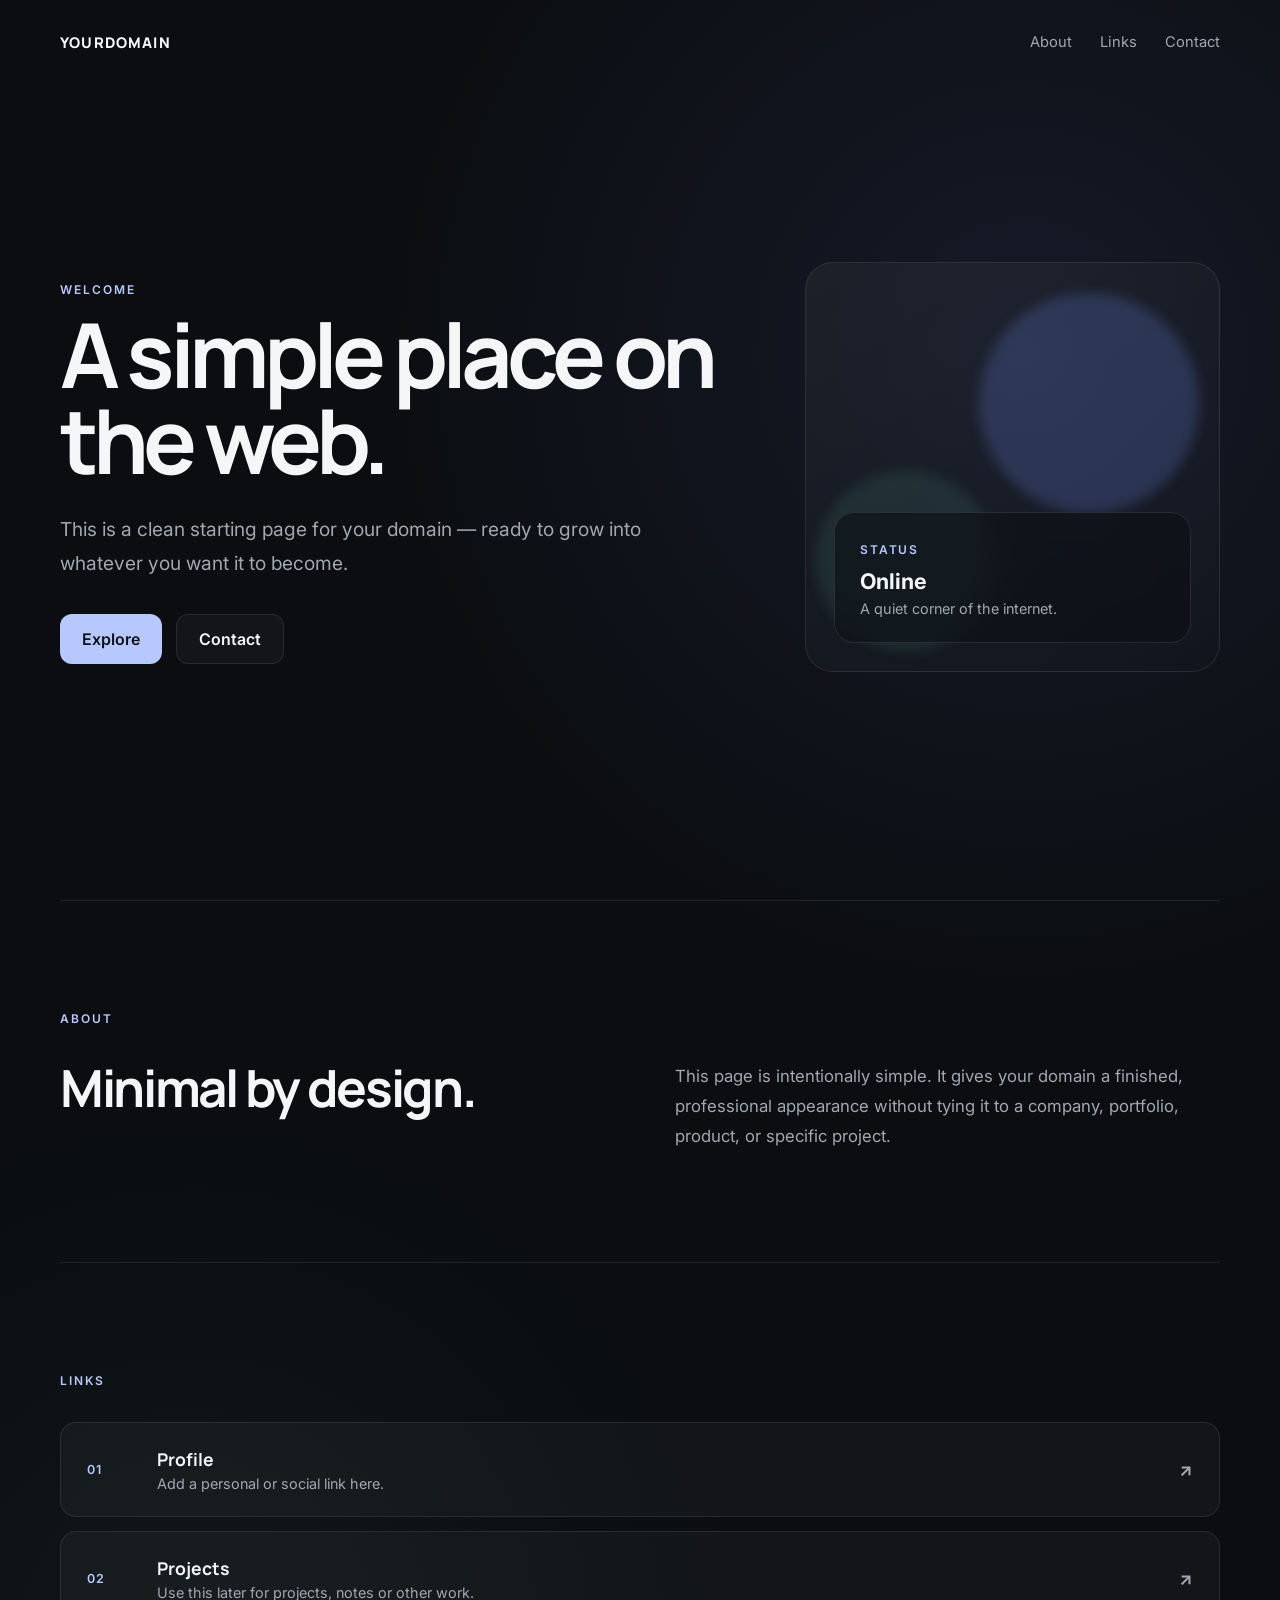
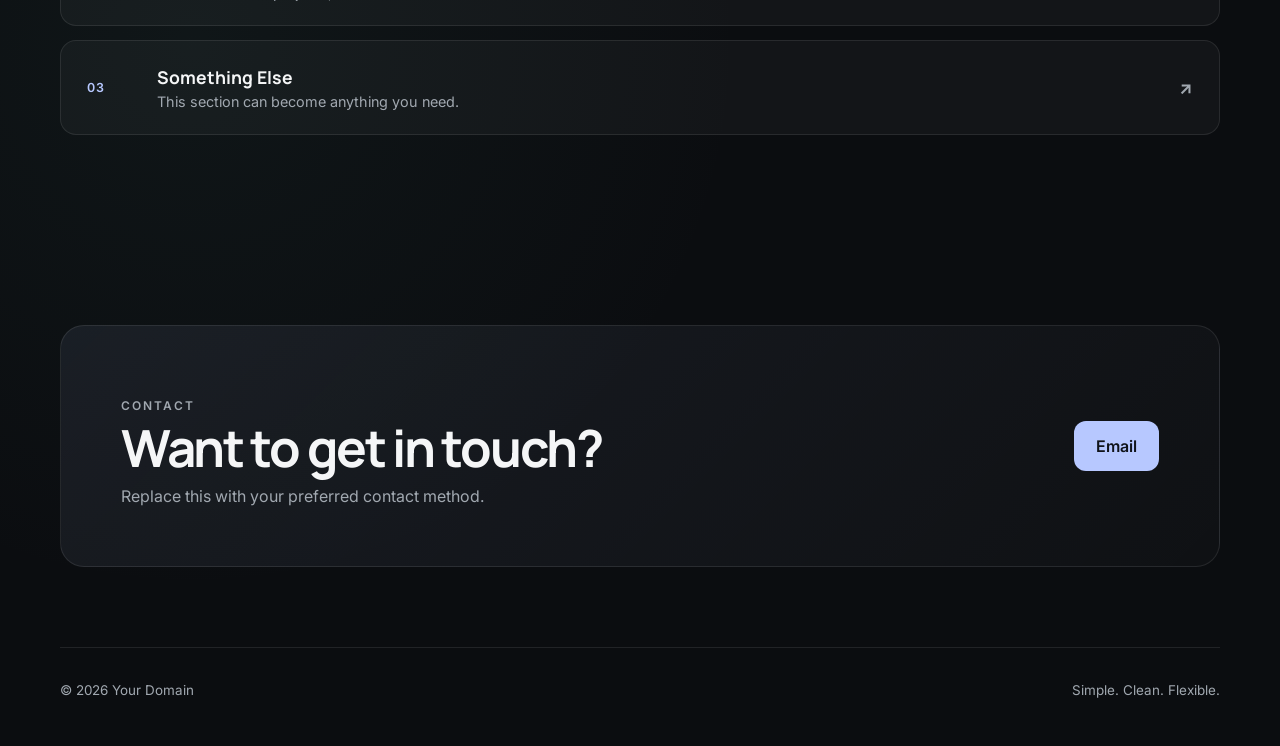
==== index.html @ 8be79529 "Add files via upload" ====
<!DOCTYPE html>
<html lang="en">
<head>
  <meta charset="UTF-8" />
  <meta name="viewport" content="width=device-width, initial-scale=1.0" />
  <meta name="description" content="A clean personal landing page." />
  <title>Your Domain</title>
  <link rel="preconnect" href="https://fonts.googleapis.com">
  <link rel="preconnect" href="https://fonts.gstatic.com" crossorigin>
  <link href="https://fonts.googleapis.com/css2?family=Inter:wght@400;500;600&family=Manrope:wght@600;700;800&display=swap" rel="stylesheet">
  <link rel="stylesheet" href="style.css" />
</head>

<body>
  <div class="page-shell">
    <header class="site-header">
      <a class="brand" href="#top">YOURDOMAIN</a>

      <nav class="nav" aria-label="Main navigation">
        <a href="#about">About</a>
        <a href="#links">Links</a>
        <a href="#contact">Contact</a>
      </nav>
    </header>

    <main id="top">
      <section class="hero">
        <div class="hero-copy">
          <p class="eyebrow">WELCOME</p>
          <h1>A simple place on the web.</h1>
          <p class="lead">
            This is a clean starting page for your domain — ready to grow into
            whatever you want it to become.
          </p>

          <div class="hero-actions">
            <a class="button primary" href="#about">Explore</a>
            <a class="button secondary" href="#contact">Contact</a>
          </div>
        </div>

        <div class="visual-card" aria-hidden="true">
          <div class="orb orb-one"></div>
          <div class="orb orb-two"></div>
          <div class="glass-card">
            <span class="mini-label">STATUS</span>
            <strong>Online</strong>
            <span class="mini-copy">A quiet corner of the internet.</span>
          </div>
        </div>
      </section>

      <section class="section" id="about">
        <div class="section-label">ABOUT</div>
        <div class="section-content two-column">
          <h2>Minimal by design.</h2>
          <p>
            This page is intentionally simple. It gives your domain a finished,
            professional appearance without tying it to a company, portfolio,
            product, or specific project.
          </p>
        </div>
      </section>

      <section class="section" id="links">
        <div class="section-label">LINKS</div>
        <div class="link-grid">
          <a class="link-card" href="#">
            <span>01</span>
            <div>
              <h3>Profile</h3>
              <p>Add a personal or social link here.</p>
            </div>
            <b>↗</b>
          </a>

          <a class="link-card" href="#">
            <span>02</span>
            <div>
              <h3>Projects</h3>
              <p>Use this later for projects, notes or other work.</p>
            </div>
            <b>↗</b>
          </a>

          <a class="link-card" href="#">
            <span>03</span>
            <div>
              <h3>Something Else</h3>
              <p>This section can become anything you need.</p>
            </div>
            <b>↗</b>
          </a>
        </div>
      </section>

      <section class="contact-card" id="contact">
        <div>
          <p class="eyebrow">CONTACT</p>
          <h2>Want to get in touch?</h2>
          <p>Replace this with your preferred contact method.</p>
        </div>

        <a class="button primary" href="mailto:your@email.com">Email</a>
      </section>
    </main>

    <footer>
      <span>© <span id="year"></span> Your Domain</span>
      <span>Simple. Clean. Flexible.</span>
    </footer>
  </div>

  <script src="script.js"></script>
</body>
</html>
---- style.css ----
:root {
  --bg: #0b0d10;
  --surface: #11151a;
  --surface-soft: rgba(255,255,255,0.035);
  --text: #f5f6f7;
  --muted: #a1a8b0;
  --line: rgba(255,255,255,0.09);
  --accent: #b7c8ff;
  --accent-strong: #d6e0ff;
  --max: 1160px;
}

* {
  box-sizing: border-box;
}

html {
  scroll-behavior: smooth;
}

body {
  margin: 0;
  background:
    radial-gradient(circle at 80% 15%, rgba(96, 120, 210, 0.12), transparent 30%),
    radial-gradient(circle at 15% 70%, rgba(70, 130, 120, 0.08), transparent 28%),
    var(--bg);
  color: var(--text);
  font-family: "Inter", sans-serif;
}

a {
  color: inherit;
  text-decoration: none;
}

.page-shell {
  width: min(calc(100% - 40px), var(--max));
  margin: 0 auto;
}

.site-header {
  height: 84px;
  display: flex;
  align-items: center;
  justify-content: space-between;
}

.brand {
  font-family: "Manrope", sans-serif;
  font-size: 0.92rem;
  font-weight: 800;
  letter-spacing: 0.08em;
}

.nav {
  display: flex;
  gap: 28px;
  color: var(--muted);
  font-size: 0.92rem;
}

.nav a {
  transition: color 160ms ease;
}

.nav a:hover {
  color: var(--text);
}

.hero {
  min-height: calc(100vh - 84px);
  display: grid;
  grid-template-columns: 1.3fr 0.8fr;
  gap: 70px;
  align-items: center;
  padding: 50px 0 100px;
}

.eyebrow,
.section-label,
.mini-label {
  color: var(--accent);
  font-size: 0.75rem;
  font-weight: 600;
  letter-spacing: 0.16em;
}

h1,
h2,
h3 {
  font-family: "Manrope", sans-serif;
}

h1 {
  margin: 14px 0 0;
  max-width: 760px;
  font-size: clamp(4rem, 7vw, 7rem);
  line-height: 0.96;
  letter-spacing: -0.065em;
}

.lead {
  max-width: 620px;
  margin: 30px 0 0;
  color: var(--muted);
  font-size: clamp(1.05rem, 2vw, 1.2rem);
  line-height: 1.75;
}

.hero-actions {
  display: flex;
  gap: 14px;
  flex-wrap: wrap;
  margin-top: 34px;
}

.button {
  min-height: 50px;
  padding: 0 22px;
  display: inline-flex;
  align-items: center;
  justify-content: center;
  border-radius: 12px;
  font-weight: 600;
  transition: 170ms ease;
}

.button.primary {
  background: var(--accent);
  color: #10131a;
}

.button.primary:hover {
  background: var(--accent-strong);
  transform: translateY(-2px);
}

.button.secondary {
  border: 1px solid var(--line);
  background: var(--surface-soft);
}

.button.secondary:hover {
  border-color: rgba(255,255,255,0.18);
  background: rgba(255,255,255,0.055);
}

.visual-card {
  position: relative;
  min-height: 410px;
  border: 1px solid var(--line);
  border-radius: 28px;
  overflow: hidden;
  background: linear-gradient(145deg, rgba(255,255,255,0.045), rgba(255,255,255,0.012));
}

.orb {
  position: absolute;
  border-radius: 50%;
  filter: blur(6px);
}

.orb-one {
  width: 220px;
  height: 220px;
  top: 30px;
  right: 20px;
  background: rgba(123, 148, 255, 0.20);
}

.orb-two {
  width: 180px;
  height: 180px;
  bottom: 20px;
  left: 10px;
  background: rgba(86, 180, 155, 0.13);
}

.glass-card {
  position: absolute;
  left: 28px;
  right: 28px;
  bottom: 28px;
  padding: 25px;
  border: 1px solid rgba(255,255,255,0.10);
  border-radius: 20px;
  background: rgba(12, 15, 20, 0.62);
  backdrop-filter: blur(16px);
}

.glass-card strong {
  display: block;
  margin-top: 10px;
  font-size: 1.35rem;
}

.mini-copy {
  display: block;
  margin-top: 6px;
  color: var(--muted);
  font-size: 0.9rem;
}

.section {
  padding: 110px 0;
  border-top: 1px solid var(--line);
}

.two-column {
  display: grid;
  grid-template-columns: 1fr 1fr;
  gap: 70px;
  margin-top: 35px;
}

h2 {
  margin: 0;
  font-size: clamp(2.2rem, 4vw, 4rem);
  line-height: 1.05;
  letter-spacing: -0.045em;
}

.two-column p {
  margin: 0;
  color: var(--muted);
  font-size: 1.05rem;
  line-height: 1.8;
}

.link-grid {
  display: grid;
  gap: 14px;
  margin-top: 34px;
}

.link-card {
  display: grid;
  grid-template-columns: 50px 1fr auto;
  gap: 20px;
  align-items: center;
  padding: 24px 26px;
  border: 1px solid var(--line);
  border-radius: 16px;
  background: var(--surface-soft);
  transition: 170ms ease;
}

.link-card:hover {
  transform: translateY(-3px);
  border-color: rgba(183, 200, 255, 0.28);
  background: rgba(255,255,255,0.05);
}

.link-card > span {
  color: var(--accent);
  font-size: 0.78rem;
  font-weight: 600;
  letter-spacing: 0.12em;
}

.link-card h3 {
  margin: 0;
  font-size: 1.1rem;
}

.link-card p {
  margin: 4px 0 0;
  color: var(--muted);
  font-size: 0.9rem;
}

.link-card b {
  color: var(--muted);
  font-size: 1.1rem;
}

.contact-card {
  margin: 80px 0;
  padding: 60px;
  display: flex;
  align-items: center;
  justify-content: space-between;
  gap: 30px;
  border: 1px solid var(--line);
  border-radius: 24px;
  background: linear-gradient(135deg, rgba(183,200,255,0.08), rgba(255,255,255,0.02));
}

.contact-card h2 {
  margin-top: 8px;
  font-size: clamp(2rem, 4vw, 3.4rem);
}

.contact-card p {
  margin: 12px 0 0;
  color: var(--muted);
}

footer {
  padding: 34px 0 48px;
  display: flex;
  justify-content: space-between;
  gap: 20px;
  border-top: 1px solid var(--line);
  color: var(--muted);
  font-size: 0.84rem;
}

@media (max-width: 850px) {
  .hero {
    grid-template-columns: 1fr;
    min-height: auto;
    padding-top: 90px;
  }

  .visual-card {
    min-height: 330px;
  }

  .two-column {
    grid-template-columns: 1fr;
    gap: 30px;
  }

  .contact-card {
    align-items: flex-start;
    flex-direction: column;
  }
}

@media (max-width: 600px) {
  .page-shell {
    width: min(calc(100% - 26px), var(--max));
  }

  .site-header {
    height: 72px;
  }

  .nav {
    gap: 15px;
    font-size: 0.82rem;
  }

  .nav a:nth-child(2) {
    display: none;
  }

  h1 {
    font-size: clamp(3.6rem, 17vw, 5.2rem);
  }

  .hero {
    padding-top: 55px;
    gap: 50px;
  }

  .section {
    padding: 78px 0;
  }

  .contact-card {
    padding: 38px 26px;
  }

  footer {
    flex-direction: column;
  }
}
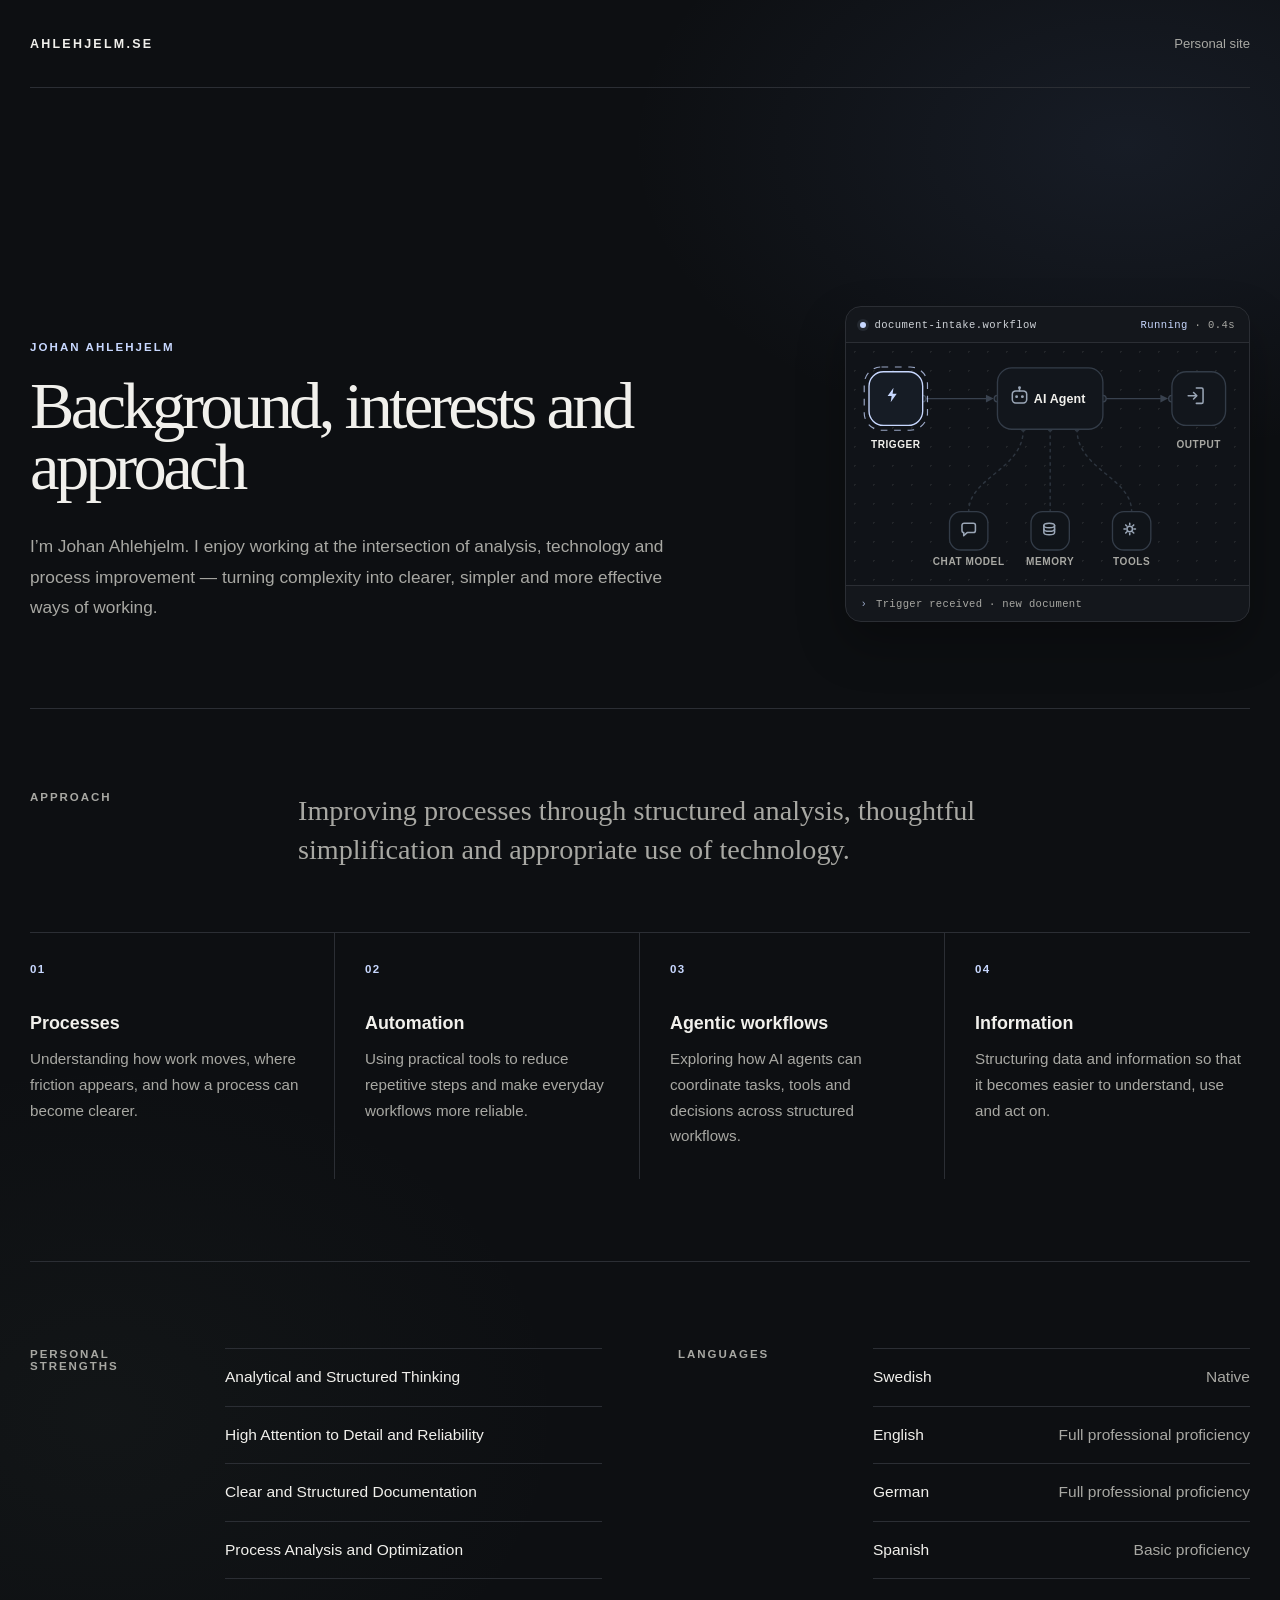
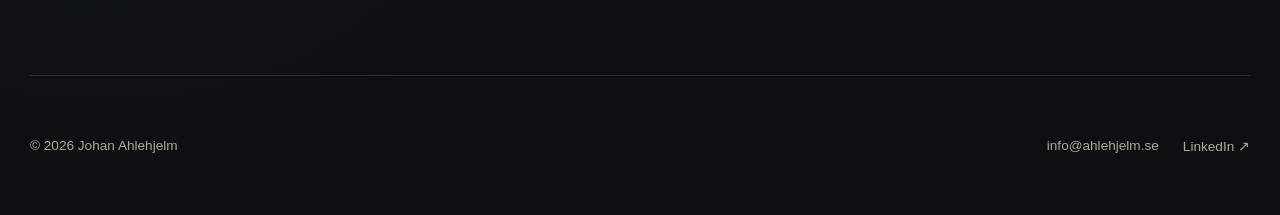
==== commit 1699ddba: "Update website design and assets" ====
--- a/index.html
+++ b/index.html
@@ -1,116 +1,464 @@
-<!DOCTYPE html>
+<!doctype html>
 <html lang="en">
 <head>
-  <meta charset="UTF-8" />
-  <meta name="viewport" content="width=device-width, initial-scale=1.0" />
-  <meta name="description" content="A clean personal landing page." />
-  <title>Your Domain</title>
-  <link rel="preconnect" href="https://fonts.googleapis.com">
-  <link rel="preconnect" href="https://fonts.gstatic.com" crossorigin>
-  <link href="https://fonts.googleapis.com/css2?family=Inter:wght@400;500;600&family=Manrope:wght@600;700;800&display=swap" rel="stylesheet">
-  <link rel="stylesheet" href="style.css" />
+<meta charset="utf-8">
+<meta name="viewport" content="width=device-width, initial-scale=1">
+<meta name="description" content="Johan Ahlehjelm — analysis, technology and process improvement. Background, interests and approach.">
+<title>Johan Ahlehjelm</title>
+<link rel="canonical" href="https://ahlehjelm.se/">
+<link rel="icon" href="favicon.svg" type="image/svg+xml">
+<meta name="theme-color" content="#0d0f12">
+
+<meta property="og:type" content="website">
+<meta property="og:site_name" content="Johan Ahlehjelm">
+<meta property="og:title" content="Johan Ahlehjelm — Background, interests and approach">
+<meta property="og:description" content="Analysis, technology and process improvement — turning complexity into clearer, simpler and more effective ways of working.">
+<meta property="og:url" content="https://ahlehjelm.se/">
+<meta property="og:image" content="https://ahlehjelm.se/og-image.png">
+<meta property="og:image:width" content="1200">
+<meta property="og:image:height" content="630">
+<meta name="twitter:card" content="summary_large_image">
+<style>
+:root{
+  --bg:#0d0f12;--text:#f1f0ec;--muted:#a8a8a3;--line:#2b2e34;--accent:#c8d8ff;--max:1220px;
+  --panel:#101318;--node:#12161c;--node-alt:#101419;--stroke:#333c48;
+  --wire:#39424f;--wire-soft:#2d353f;--ok:#7cc4a4;
+  --mono:ui-monospace,SFMono-Regular,"SF Mono","JetBrains Mono",Menlo,Consolas,monospace;
+}
+*{box-sizing:border-box} html{scroll-behavior:smooth}
+body{margin:0;min-height:100vh;color:var(--text);background:radial-gradient(800px 500px at 88% 8%,rgba(94,122,180,.12),transparent 62%),radial-gradient(680px 520px at 8% 78%,rgba(110,135,115,.055),transparent 68%),var(--bg);font-family:Inter,ui-sans-serif,-apple-system,BlinkMacSystemFont,"Segoe UI",sans-serif;-webkit-font-smoothing:antialiased}
+a{color:inherit;text-decoration:none}
+a:focus-visible,button:focus-visible{outline:2px solid var(--accent);outline-offset:3px;border-radius:3px}
+.wrap{width:min(calc(100% - 48px),var(--max));margin:auto}
+.sr-only{position:absolute;width:1px;height:1px;padding:0;margin:-1px;overflow:hidden;clip:rect(0 0 0 0);white-space:nowrap;border:0}
+header{height:88px;display:flex;align-items:center;justify-content:space-between;border-bottom:1px solid var(--line)}
+.wordmark{font-size:.78rem;font-weight:700;letter-spacing:.18em} header span{color:var(--muted);font-size:.82rem}
+.hero{min-height:620px;display:grid;grid-template-columns:1.3fr .7fr;gap:64px;align-items:end;padding:92px 0 86px}
+.kicker{margin:0 0 22px;color:var(--accent);font-size:.72rem;font-weight:700;letter-spacing:.18em;text-transform:uppercase}
+h1{margin:0;max-width:820px;font-family:Georgia,"Times New Roman",serif;font-size:clamp(2.9rem,5.2vw,5.2rem);font-weight:400;line-height:.92;letter-spacing:-.055em}
+.intro{max-width:660px;margin:34px 0 0;color:var(--muted);font-size:clamp(.98rem,1.35vw,1.08rem);line-height:1.75}
+.signature{display:flex;align-items:flex-end;justify-content:flex-end}
+
+/* ---------- Agentic workflow canvas ---------- */
+.wf{
+  width:min(100%,410px);
+  border:1px solid var(--line);
+  border-radius:16px;
+  background:var(--panel);
+  overflow:hidden;
+  box-shadow:0 22px 48px rgba(0,0,0,.28);
+}
+.wf-bar{
+  display:flex;align-items:center;justify-content:space-between;gap:12px;
+  height:36px;padding:0 14px;
+  border-bottom:1px solid var(--line);
+  background:rgba(255,255,255,.014);
+  font-family:var(--mono);font-size:.66rem;letter-spacing:.04em;color:var(--muted);
+}
+.wf-name{display:flex;align-items:center;gap:8px;color:#cfd3d8}
+.wf-dot{width:6px;height:6px;border-radius:50%;background:var(--accent);box-shadow:0 0 0 3px rgba(200,216,255,.09)}
+.wf-state{white-space:nowrap;font-variant-numeric:tabular-nums}
+.wf-state b{font-weight:500;color:var(--accent)}
+.wf-state.done b{color:var(--ok)}
+.wf-canvas{
+  position:relative;
+  background-image:radial-gradient(circle,rgba(255,255,255,.075) 1px,transparent 1px);
+  background-size:19px 19px;
+  background-position:-1px -1px;
+}
+.wf-canvas svg{display:block;width:100%;height:auto;font-family:inherit}
+.wf-log{
+  display:flex;align-items:center;gap:9px;
+  height:36px;padding:0 14px;
+  border-top:1px solid var(--line);
+  background:rgba(255,255,255,.014);
+  font-family:var(--mono);font-size:.66rem;letter-spacing:.03em;color:var(--muted);
+  white-space:nowrap;overflow:hidden;
+}
+.wf-log i{font-style:normal;color:var(--accent);opacity:.75}
+#wf-log-text{overflow:hidden;text-overflow:ellipsis}
+
+.wire{fill:none;stroke:var(--wire);stroke-width:1.5;stroke-linecap:round}
+.wire.dotted{stroke:var(--wire-soft);stroke-dasharray:2.5 4.5}
+.arrow{fill:var(--wire)}
+.port{fill:#171c23;stroke:var(--wire);stroke-width:1.4}
+.port.small{fill:var(--wire-soft);stroke:none}
+.flow{
+  fill:none;stroke:var(--accent);stroke-width:2.4;stroke-linecap:round;
+  stroke-dasharray:18 var(--len,400);stroke-dashoffset:18;opacity:0;
+  filter:drop-shadow(0 0 5px rgba(200,216,255,.55));
+}
+.flow.run{opacity:1;animation:comet var(--dur,1s) linear forwards}
+@keyframes comet{from{stroke-dashoffset:18}to{stroke-dashoffset:calc(-1 * var(--len,400))}}
+
+.n-box{fill:var(--node);stroke:var(--stroke);stroke-width:1.4;transition:stroke .28s ease,fill .28s ease}
+.n .n-box.alt{fill:var(--node-alt)}
+.n-icon{fill:none;stroke:#9aa6b6;stroke-width:1.6;stroke-linecap:round;stroke-linejoin:round;transition:stroke .28s ease}
+.n-icon .solid{fill:#9aa6b6;stroke:none;transition:fill .28s ease}
+.n-label{fill:var(--muted);font-size:10.5px;font-weight:600;letter-spacing:.055em;text-transform:uppercase;transition:fill .28s ease}
+.n-title{fill:var(--text);font-size:13px;font-weight:600;letter-spacing:.01em}
+.n-ring{fill:none;stroke:var(--accent);stroke-width:1.2;opacity:0;stroke-dasharray:7 7}
+.n-badge{opacity:0;transform-box:fill-box;transform-origin:center;transform:scale(.4)}
+.n-badge circle{fill:#16241e;stroke:var(--ok);stroke-width:1.3}
+.n-badge path{fill:none;stroke:var(--ok);stroke-width:1.7;stroke-linecap:round;stroke-linejoin:round}
+
+.n.is-active .n-box{stroke:var(--accent);fill:#161c25}
+.n.is-active .n-icon{stroke:var(--accent)}
+.n.is-active .n-icon .solid{fill:var(--accent)}
+.n.is-active .n-label{fill:var(--text)}
+.n.is-active .n-ring{opacity:.75;animation:ring 1.1s linear infinite}
+@keyframes ring{to{stroke-dashoffset:-28}}
+.n.is-done .n-box{stroke:rgba(124,196,164,.5)}
+.n.is-done .n-badge{opacity:1;transform:scale(1);transition:opacity .3s ease,transform .3s cubic-bezier(.34,1.56,.64,1)}
+
+/* ---------- page sections ---------- */
+.approach-inline{margin-top:0;display:grid;grid-template-columns:220px 1fr;gap:48px;align-items:start}
+.approach-inline p{margin:0;max-width:760px;color:var(--muted);font-family:Georgia,"Times New Roman",serif;font-size:clamp(1.3rem,2.2vw,1.95rem);line-height:1.4}
+.section{padding:82px 0;border-top:1px solid var(--line)}
+.label{color:var(--muted);font-size:.72rem;font-weight:700;letter-spacing:.17em;text-transform:uppercase}
+.focus-grid{margin-top:62px;display:grid;grid-template-columns:repeat(4,1fr);border-top:1px solid var(--line)}
+.focus{min-height:235px;padding:30px;border-right:1px solid var(--line)}.focus:first-child{padding-left:0}.focus:last-child{border-right:0;padding-right:0}
+.num{color:var(--accent);font-size:.72rem;font-weight:700;letter-spacing:.12em}
+.focus h3{margin:38px 0 12px;font-size:1.12rem;font-weight:600}
+.focus p{margin:0;color:var(--muted);line-height:1.7;font-size:.95rem}
+.details{padding:86px 0 96px;border-top:1px solid var(--line);display:grid;grid-template-columns:1fr 1fr;gap:76px}
+.detail-block{display:grid;grid-template-columns:165px 1fr;gap:30px;align-items:start}
+.clean-list{margin:0;padding:0;list-style:none;border-top:1px solid var(--line)}
+.clean-list li{padding:17px 0;border-bottom:1px solid var(--line);font-size:.97rem;line-height:1.45}
+.language{display:flex;justify-content:space-between;gap:20px}.language span:last-child{color:var(--muted);text-align:right}
+footer{min-height:140px;display:flex;align-items:center;justify-content:space-between;gap:30px;border-top:1px solid var(--line);color:var(--muted);font-size:.85rem}
+.contact{display:flex;gap:24px}.contact a:hover{color:var(--text)}
+
+@media(max-width:980px){
+  .focus-grid{grid-template-columns:repeat(2,1fr)}
+  .focus{border-bottom:1px solid var(--line)}
+  .focus:nth-child(2){border-right:0;padding-right:0}
+  .focus:nth-child(3){padding-left:0;border-bottom:0}
+  .focus:nth-child(4){border-right:0;border-bottom:0;padding-right:0}
+  .details{grid-template-columns:1fr;gap:62px}
+}
+@media(max-width:860px){
+  .wrap{width:min(calc(100% - 30px),var(--max))}
+  .hero{grid-template-columns:1fr;gap:52px;align-items:start;padding:74px 0}
+  .signature{justify-content:flex-start}
+  .wf{width:min(100%,460px)}
+  .approach-inline{grid-template-columns:1fr;gap:18px}
+  .detail-block{grid-template-columns:1fr;gap:20px}
+  footer{align-items:flex-start;flex-direction:column;justify-content:center}
+  .contact{flex-direction:column;gap:8px}
+}
+@media(max-width:620px){
+  .n-label{font-size:12px}
+  .n-title{font-size:15px}
+  .wf-bar,.wf-log{font-size:.62rem}
+  .focus-grid{grid-template-columns:1fr}
+  .focus,.focus:first-child,.focus:nth-child(2),.focus:nth-child(3),.focus:nth-child(4){min-height:auto;padding:28px 0;border-right:0;border-bottom:1px solid var(--line)}
+  .focus:last-child{border-bottom:0}
+  .focus h3{margin-top:20px}
+  .language{flex-direction:column;gap:5px}
+  .language span:last-child{text-align:left}
+}
+@media(prefers-reduced-motion:reduce){
+  html{scroll-behavior:auto}
+  .flow,.n-ring{display:none}
+  .n.is-done .n-badge{transition:none}
+}
+</style>
 </head>
-
 <body>
-  <div class="page-shell">
-    <header class="site-header">
-      <a class="brand" href="#top">YOURDOMAIN</a>
-
-      <nav class="nav" aria-label="Main navigation">
-        <a href="#about">About</a>
-        <a href="#links">Links</a>
-        <a href="#contact">Contact</a>
-      </nav>
-    </header>
-
-    <main id="top">
-      <section class="hero">
-        <div class="hero-copy">
-          <p class="eyebrow">WELCOME</p>
-          <h1>A simple place on the web.</h1>
-          <p class="lead">
-            This is a clean starting page for your domain — ready to grow into
-            whatever you want it to become.
-          </p>
-
-          <div class="hero-actions">
-            <a class="button primary" href="#about">Explore</a>
-            <a class="button secondary" href="#contact">Contact</a>
-          </div>
-        </div>
-
-        <div class="visual-card" aria-hidden="true">
-          <div class="orb orb-one"></div>
-          <div class="orb orb-two"></div>
-          <div class="glass-card">
-            <span class="mini-label">STATUS</span>
-            <strong>Online</strong>
-            <span class="mini-copy">A quiet corner of the internet.</span>
-          </div>
-        </div>
-      </section>
-
-      <section class="section" id="about">
-        <div class="section-label">ABOUT</div>
-        <div class="section-content two-column">
-          <h2>Minimal by design.</h2>
-          <p>
-            This page is intentionally simple. It gives your domain a finished,
-            professional appearance without tying it to a company, portfolio,
-            product, or specific project.
-          </p>
-        </div>
-      </section>
-
-      <section class="section" id="links">
-        <div class="section-label">LINKS</div>
-        <div class="link-grid">
-          <a class="link-card" href="#">
-            <span>01</span>
-            <div>
-              <h3>Profile</h3>
-              <p>Add a personal or social link here.</p>
-            </div>
-            <b>↗</b>
-          </a>
-
-          <a class="link-card" href="#">
-            <span>02</span>
-            <div>
-              <h3>Projects</h3>
-              <p>Use this later for projects, notes or other work.</p>
-            </div>
-            <b>↗</b>
-          </a>
-
-          <a class="link-card" href="#">
-            <span>03</span>
-            <div>
-              <h3>Something Else</h3>
-              <p>This section can become anything you need.</p>
-            </div>
-            <b>↗</b>
-          </a>
-        </div>
-      </section>
-
-      <section class="contact-card" id="contact">
-        <div>
-          <p class="eyebrow">CONTACT</p>
-          <h2>Want to get in touch?</h2>
-          <p>Replace this with your preferred contact method.</p>
-        </div>
-
-        <a class="button primary" href="mailto:your@email.com">Email</a>
-      </section>
-    </main>
-
-    <footer>
-      <span>© <span id="year"></span> Your Domain</span>
-      <span>Simple. Clean. Flexible.</span>
-    </footer>
+<div class="wrap">
+<header><a class="wordmark" href="#">AHLEHJELM.SE</a><span>Personal site</span></header>
+
+<main>
+<section class="hero">
+<div>
+<p class="kicker">Johan Ahlehjelm</p>
+<h1>Background, interests and approach</h1>
+<p class="intro">I’m Johan Ahlehjelm. I enjoy working at the intersection of analysis, technology and process improvement — turning complexity into clearer, simpler and more effective ways of working.</p>
+</div>
+
+<div class="signature">
+  <div class="wf" id="wf" role="img" aria-label="An agentic workflow running: a trigger passes a document to an AI agent, which uses a chat model, memory and tools before handing off a structured output.">
+    <div class="wf-bar">
+      <span class="wf-name"><span class="wf-dot"></span>document-intake.workflow</span>
+      <span class="wf-state" id="wf-state"><b>Running</b> · <span id="wf-time">0.0s</span></span>
+    </div>
+
+    <div class="wf-canvas">
+      <svg viewBox="0 0 420 252" aria-hidden="true">
+        <!-- main wires -->
+        <path class="wire" d="M80 58 H146"/>
+        <path class="wire" d="M268 58 H328"/>
+        <path class="arrow" d="M146 54 L154 58 L146 62 Z"/>
+        <path class="arrow" d="M328 54 L336 58 L328 62 Z"/>
+
+        <!-- sub-connections (agent resources) -->
+        <path class="wire dotted" d="M185 90 C185 132, 128 140, 128 176"/>
+        <path class="wire dotted" d="M213 90 V176"/>
+        <path class="wire dotted" d="M241 90 C241 132, 298 140, 298 176"/>
+
+        <!-- ports -->
+        <circle class="port" cx="80" cy="58" r="3.4"/>
+        <circle class="port" cx="158" cy="58" r="3.4"/>
+        <circle class="port" cx="268" cy="58" r="3.4"/>
+        <circle class="port" cx="340" cy="58" r="3.4"/>
+        <circle class="port small" cx="185" cy="90" r="2.6"/>
+        <circle class="port small" cx="213" cy="90" r="2.6"/>
+        <circle class="port small" cx="241" cy="90" r="2.6"/>
+
+        <!-- travelling signals -->
+        <path class="flow" id="e-in"   d="M80 58 H150"/>
+        <path class="flow" id="e-mod"  d="M185 90 C185 132, 128 140, 128 176"/>
+        <path class="flow" id="e-mem"  d="M213 90 V176"/>
+        <path class="flow" id="e-tool" d="M241 90 C241 132, 298 140, 298 176"/>
+        <path class="flow" id="e-out"  d="M268 58 H332"/>
+
+        <!-- Trigger -->
+        <g class="n" data-id="trigger">
+          <rect class="n-ring" x="19" y="25" width="66" height="66" rx="18"/>
+          <rect class="n-box" x="24" y="30" width="56" height="56" rx="15"/>
+          <g class="n-icon" transform="translate(40,46)">
+            <path class="solid" d="M9.6 0.8 L3.4 9.4 h4.2 l-1 6.4 6.3-8.9 h-4.3 z"/>
+          </g>
+          <g class="n-badge" transform="translate(74,36)">
+            <circle r="7"/><path d="M-2.7 0.2 L-0.9 2 L2.8 -2"/>
+          </g>
+          <text class="n-label" x="52" y="110" text-anchor="middle">Trigger</text>
+        </g>
+
+        <!-- AI Agent -->
+        <g class="n" data-id="agent">
+          <rect class="n-ring" x="153" y="21" width="120" height="74" rx="19"/>
+          <rect class="n-box" x="158" y="26" width="110" height="64" rx="15"/>
+          <g class="n-icon" transform="translate(172,46)">
+            <rect x="1.5" y="4" width="15" height="12.5" rx="3.5"/>
+            <path d="M9 1 V4"/><circle class="solid" cx="9" cy="0.6" r="1.5"/>
+            <circle class="solid" cx="6" cy="10" r="1.5"/><circle class="solid" cx="12" cy="10" r="1.5"/>
+          </g>
+          <text class="n-title" x="196" y="63">AI Agent</text>
+          <g class="n-badge" transform="translate(262,32)">
+            <circle r="7"/><path d="M-2.7 0.2 L-0.9 2 L2.8 -2"/>
+          </g>
+        </g>
+
+        <!-- Output -->
+        <g class="n" data-id="output">
+          <rect class="n-ring" x="335" y="25" width="66" height="66" rx="18"/>
+          <rect class="n-box" x="340" y="30" width="56" height="56" rx="15"/>
+          <g class="n-icon" transform="translate(356,46)">
+            <path d="M9.5 1 h5.5 a1.5 1.5 0 0 1 1.5 1.5 v13 a1.5 1.5 0 0 1 -1.5 1.5 h-5.5"/>
+            <path d="M1 9 h8.5"/><path d="M6.6 5.6 L10 9 L6.6 12.4"/>
+          </g>
+          <g class="n-badge" transform="translate(390,36)">
+            <circle r="7"/><path d="M-2.7 0.2 L-0.9 2 L2.8 -2"/>
+          </g>
+          <text class="n-label" x="368" y="110" text-anchor="middle">Output</text>
+        </g>
+
+        <!-- Chat model -->
+        <g class="n" data-id="model">
+          <rect class="n-ring" x="103" y="171" width="50" height="50" rx="15"/>
+          <rect class="n-box alt" x="108" y="176" width="40" height="40" rx="12"/>
+          <g class="n-icon" transform="translate(120,187)">
+            <path d="M1 3.2 a2.2 2.2 0 0 1 2.2-2.2 h9.6 a2.2 2.2 0 0 1 2.2 2.2 v5.4 a2.2 2.2 0 0 1 -2.2 2.2 h-6.4 L2.8 14 v-3.2 h-.6 a2.2 2.2 0 0 1 -1.2-2.2 z"/>
+          </g>
+          <g class="n-badge" transform="translate(144,180)">
+            <circle r="6.4"/><path d="M-2.5 0.2 L-0.8 1.8 L2.6 -1.8"/>
+          </g>
+          <text class="n-label" x="128" y="232" text-anchor="middle">Chat model</text>
+        </g>
+
+        <!-- Memory -->
+        <g class="n" data-id="memory">
+          <rect class="n-ring" x="188" y="171" width="50" height="50" rx="15"/>
+          <rect class="n-box alt" x="193" y="176" width="40" height="40" rx="12"/>
+          <g class="n-icon" transform="translate(205,187)">
+            <ellipse cx="7" cy="3.4" rx="5.6" ry="2.4"/>
+            <path d="M1.4 3.4 V10.6 C1.4 11.9 3.9 13 7 13 s5.6-1.1 5.6-2.4 V3.4"/>
+            <path d="M1.4 7 C1.4 8.3 3.9 9.4 7 9.4 s5.6-1.1 5.6-2.4"/>
+          </g>
+          <g class="n-badge" transform="translate(229,180)">
+            <circle r="6.4"/><path d="M-2.5 0.2 L-0.8 1.8 L2.6 -1.8"/>
+          </g>
+          <text class="n-label" x="213" y="232" text-anchor="middle">Memory</text>
+        </g>
+
+        <!-- Tools -->
+        <g class="n" data-id="tools">
+          <rect class="n-ring" x="273" y="171" width="50" height="50" rx="15"/>
+          <rect class="n-box alt" x="278" y="176" width="40" height="40" rx="12"/>
+          <g class="n-icon" transform="translate(290,188)">
+            <circle cx="6" cy="6" r="2.9"/>
+            <path d="M6 0 V1.6 M6 10.4 V12 M0 6 H1.6 M10.4 6 H12 M1.8 1.8 L2.9 2.9 M9.1 9.1 L10.2 10.2 M10.2 1.8 L9.1 2.9 M2.9 9.1 L1.8 10.2"/>
+          </g>
+          <g class="n-badge" transform="translate(314,180)">
+            <circle r="6.4"/><path d="M-2.5 0.2 L-0.8 1.8 L2.6 -1.8"/>
+          </g>
+          <text class="n-label" x="298" y="232" text-anchor="middle">Tools</text>
+        </g>
+      </svg>
+    </div>
+
+    <div class="wf-log"><i>›</i><span id="wf-log-text">Waiting for trigger</span></div>
   </div>
-
-  <script src="script.js"></script>
+</div>
+</section>
+
+<section class="section">
+<div class="approach-inline">
+  <div class="label">Approach</div>
+  <p>Improving processes through structured analysis, thoughtful simplification and appropriate use of technology.</p>
+</div>
+
+<div class="focus-grid">
+<article class="focus"><div class="num">01</div><h3>Processes</h3><p>Understanding how work moves, where friction appears, and how a process can become clearer.</p></article>
+<article class="focus"><div class="num">02</div><h3>Automation</h3><p>Using practical tools to reduce repetitive steps and make everyday workflows more reliable.</p></article>
+<article class="focus"><div class="num">03</div><h3>Agentic workflows</h3><p>Exploring how AI agents can coordinate tasks, tools and decisions across structured workflows.</p></article>
+<article class="focus"><div class="num">04</div><h3>Information</h3><p>Structuring data and information so that it becomes easier to understand, use and act on.</p></article>
+</div>
+</section>
+
+<section class="details">
+<div class="detail-block">
+<div class="label">Personal strengths</div>
+<ul class="clean-list">
+<li>Analytical and Structured Thinking</li>
+<li>High Attention to Detail and Reliability</li>
+<li>Clear and Structured Documentation</li>
+<li>Process Analysis and Optimization</li>
+</ul>
+</div>
+
+<div class="detail-block">
+<div class="label">Languages</div>
+<ul class="clean-list">
+<li class="language"><span>Swedish</span><span>Native</span></li>
+<li class="language"><span>English</span><span>Full professional proficiency</span></li>
+<li class="language"><span>German</span><span>Full professional proficiency</span></li>
+<li class="language"><span>Spanish</span><span>Basic proficiency</span></li>
+</ul>
+</div>
+</section>
+</main>
+
+<footer>
+<span>© <span id="year"></span> Johan Ahlehjelm</span>
+<div class="contact">
+<a href="mailto:info@ahlehjelm.se">info@ahlehjelm.se</a>
+<a href="https://www.linkedin.com/in/johan-ahlehjelm/" target="_blank" rel="noopener">LinkedIn ↗</a>
+</div>
+</footer>
+</div>
+
+<script>
+document.getElementById("year").textContent = new Date().getFullYear();
+
+(function () {
+  var root = document.getElementById("wf");
+  if (!root) return;
+
+  var nodes = {}, flows = {};
+  root.querySelectorAll(".n").forEach(function (n) { nodes[n.dataset.id] = n; });
+  root.querySelectorAll(".flow").forEach(function (p) {
+    flows[p.id] = p;
+    var len = p.getTotalLength();
+    p.style.setProperty("--len", len.toFixed(1));
+  });
+
+  var logText = document.getElementById("wf-log-text");
+  var stateEl = document.getElementById("wf-state");
+  var timeEl = document.getElementById("wf-time");
+
+  var steps = [
+    { act: ["trigger"], edge: "e-in", dur: 0.85, log: "Trigger received · new document" },
+    { act: ["agent"], done: ["trigger"], log: "Agent building context" },
+    { act: ["agent", "memory"], edge: "e-mem", dur: 0.7, log: "Retrieving prior context" },
+    { act: ["agent", "model"], done: ["memory"], edge: "e-mod", dur: 0.8, log: "Chat model reasoning over task" },
+    { act: ["agent", "tools"], done: ["model"], edge: "e-tool", dur: 0.8, log: "Executing tool call" },
+    { act: ["agent"], done: ["tools"], log: "Validating structured result" },
+    { act: ["output"], done: ["agent"], edge: "e-out", dur: 0.75, log: "Handing off structured output" },
+    { act: [], done: ["output"], log: "Execution finished · 6 nodes", end: true }
+  ];
+
+  var STEP = 1150, PAUSE = 2100;
+  var doneSet = {}, i = 0, started = 0, timer = null, ticker = null, running = false;
+
+  function paint() {
+    var s = steps[i];
+    (s.done || []).forEach(function (id) { doneSet[id] = true; });
+    Object.keys(nodes).forEach(function (id) {
+      nodes[id].classList.toggle("is-active", s.act.indexOf(id) !== -1);
+      nodes[id].classList.toggle("is-done", !!doneSet[id]);
+    });
+    if (s.edge) {
+      var f = flows[s.edge];
+      f.classList.remove("run");
+      void f.getBoundingClientRect();
+      f.style.setProperty("--dur", (s.dur || 0.8) + "s");
+      f.classList.add("run");
+    }
+    logText.textContent = s.log;
+    if (s.end) {
+      stateEl.classList.add("done");
+      stateEl.querySelector("b").textContent = "Finished";
+    }
+  }
+
+  function reset() {
+    doneSet = {}; i = 0; started = Date.now();
+    stateEl.classList.remove("done");
+    stateEl.querySelector("b").textContent = "Running";
+    Object.keys(nodes).forEach(function (id) { nodes[id].classList.remove("is-active", "is-done"); });
+    Object.keys(flows).forEach(function (id) { flows[id].classList.remove("run"); });
+    logText.textContent = "Waiting for trigger";
+  }
+
+  function advance() {
+    paint();
+    var last = i === steps.length - 1;
+    i = last ? 0 : i + 1;
+    timer = setTimeout(last ? function () { reset(); advance(); } : advance, last ? PAUSE : STEP);
+  }
+
+  function staticFinal() {
+    Object.keys(nodes).forEach(function (id) { nodes[id].classList.add("is-done"); });
+    logText.textContent = "Execution finished · 6 nodes";
+    stateEl.classList.add("done");
+    stateEl.querySelector("b").textContent = "Finished";
+    timeEl.textContent = "6.4s";
+  }
+
+  function start() {
+    if (running) return;
+    running = true;
+    reset();
+    advance();
+    ticker = setInterval(function () {
+      if (!steps[Math.max(i - 1, 0)].end) {
+        timeEl.textContent = ((Date.now() - started) / 1000).toFixed(1) + "s";
+      }
+    }, 100);
+  }
+
+  function stop() {
+    running = false;
+    clearTimeout(timer);
+    clearInterval(ticker);
+  }
+
+  if (window.matchMedia("(prefers-reduced-motion: reduce)").matches) {
+    staticFinal();
+    return;
+  }
+
+  if ("IntersectionObserver" in window) {
+    new IntersectionObserver(function (entries) {
+      entries[0].isIntersecting ? start() : stop();
+    }, { threshold: 0.15 }).observe(root);
+  } else {
+    start();
+  }
+})();
+</script>
 </body>
 </html>
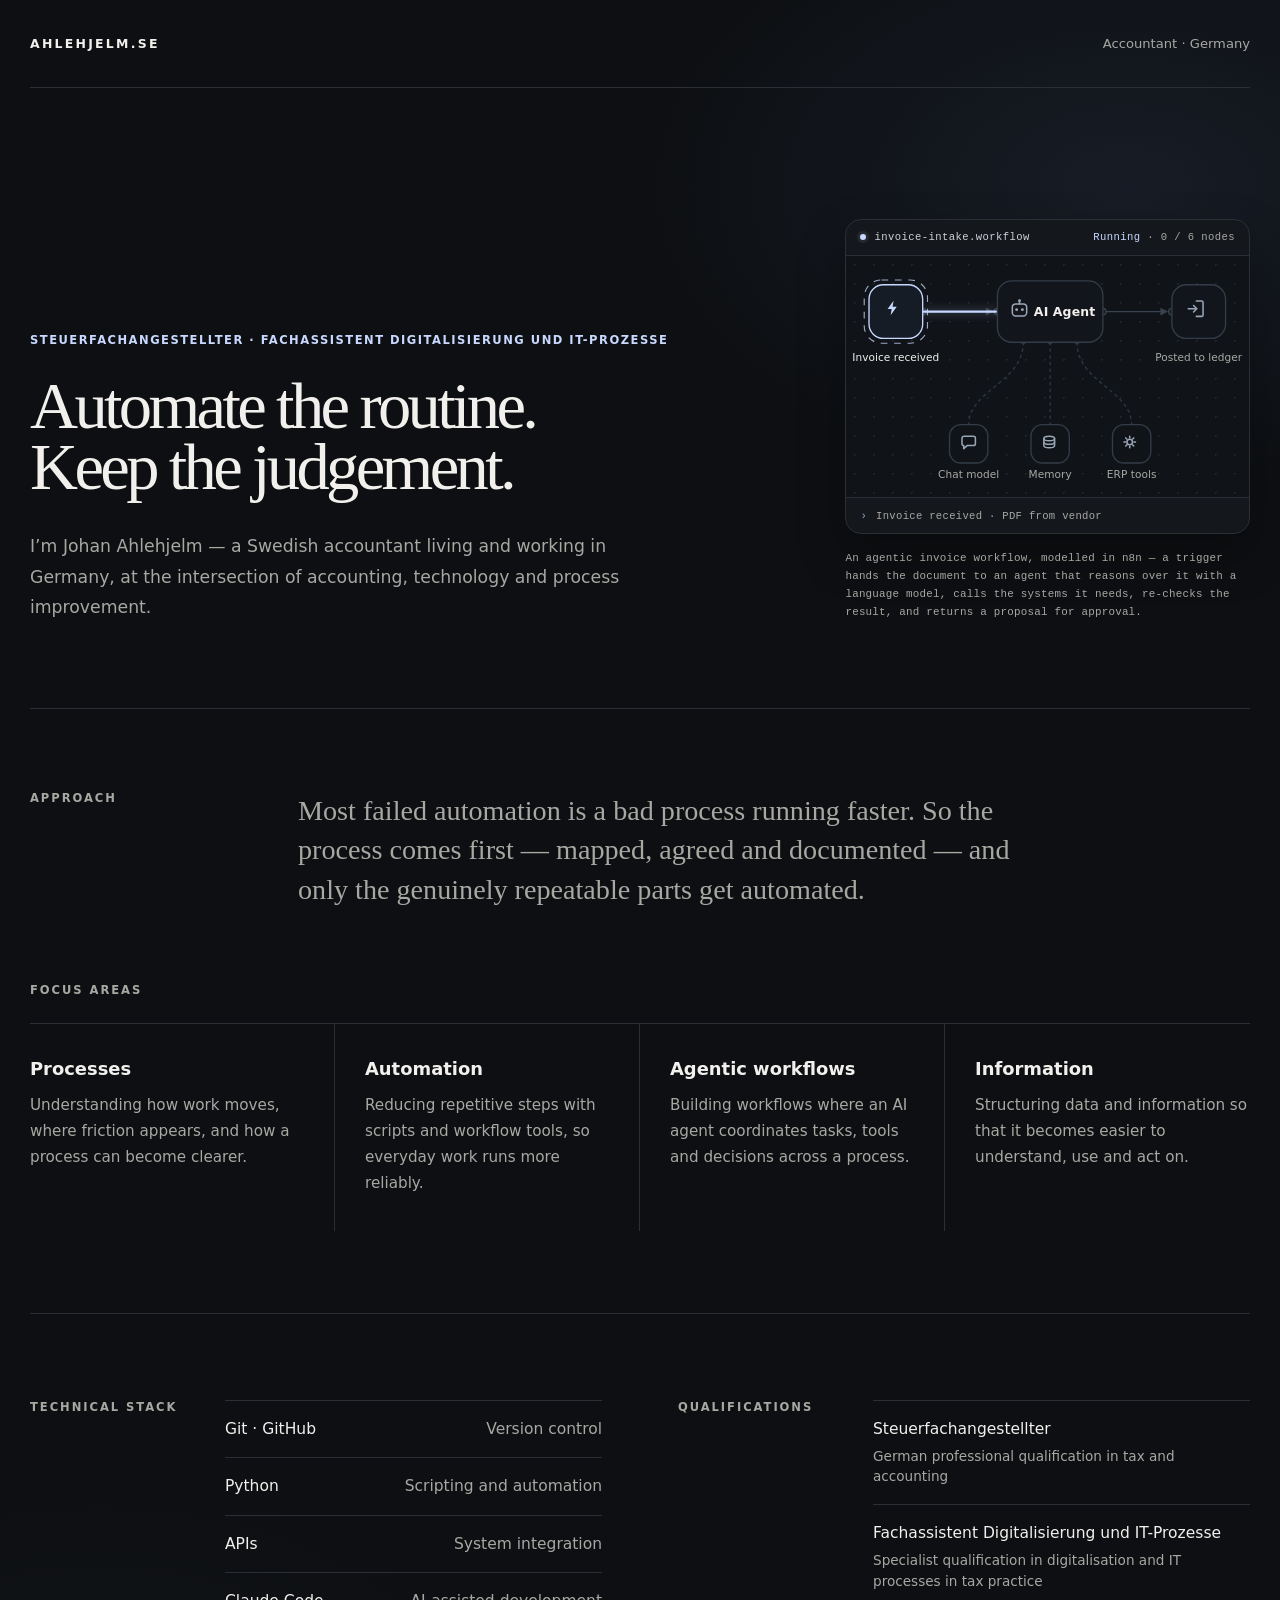
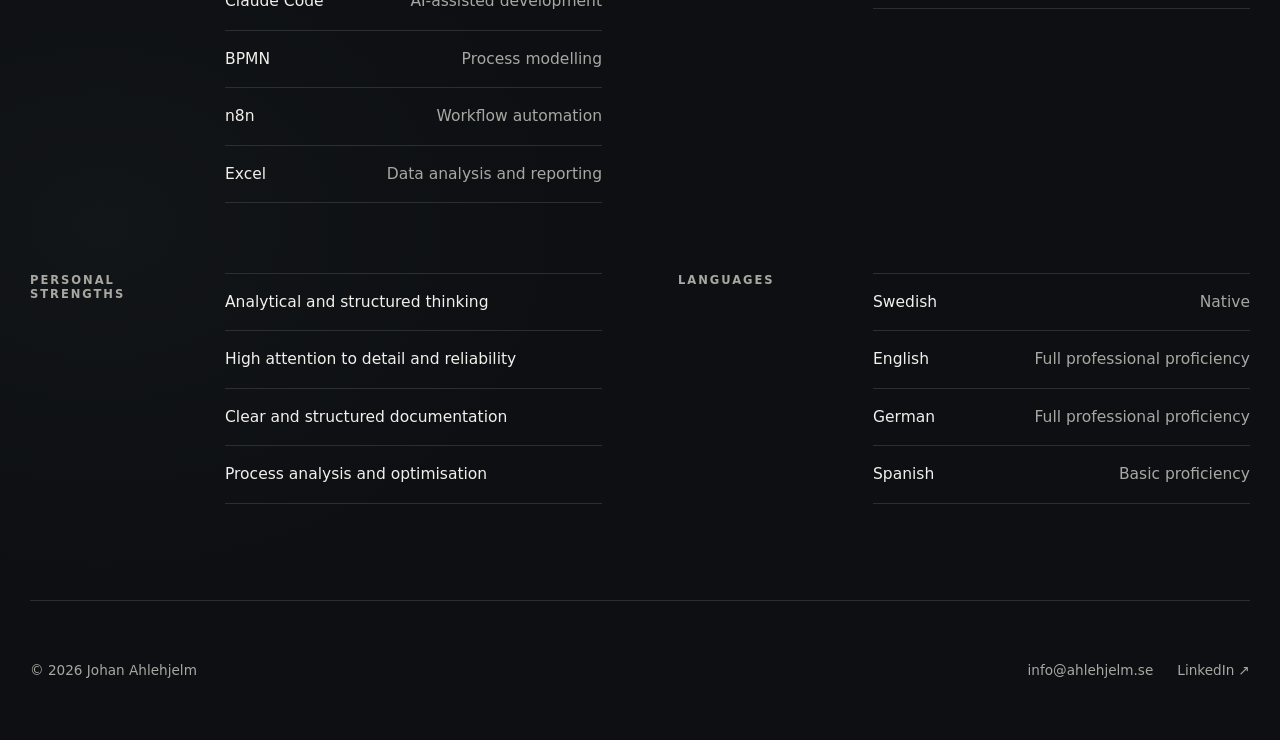
==== commit 5d0a8db7: "Update website version" ====
--- a/index.html
+++ b/index.html
@@ -3,16 +3,16 @@
 <head>
 <meta charset="utf-8">
 <meta name="viewport" content="width=device-width, initial-scale=1">
-<meta name="description" content="Johan Ahlehjelm — analysis, technology and process improvement. Background, interests and approach.">
-<title>Johan Ahlehjelm</title>
+<meta name="description" content="Johan Ahlehjelm — Swedish accountant working in Germany. Steuerfachangestellter and Fachassistent Digitalisierung und IT-Prozesse, focused on process improvement, automation and agentic workflows.">
+<title>Johan Ahlehjelm — Accountant, digitalisation and IT processes</title>
 <link rel="canonical" href="https://ahlehjelm.se/">
 <link rel="icon" href="favicon.svg" type="image/svg+xml">
 <meta name="theme-color" content="#0d0f12">
 
 <meta property="og:type" content="website">
 <meta property="og:site_name" content="Johan Ahlehjelm">
-<meta property="og:title" content="Johan Ahlehjelm — Background, interests and approach">
-<meta property="og:description" content="Analysis, technology and process improvement — turning complexity into clearer, simpler and more effective ways of working.">
+<meta property="og:title" content="Automate the routine. Keep the judgement. — Johan Ahlehjelm">
+<meta property="og:description" content="Swedish accountant working in Germany. Accounting, technology and process improvement — turning complexity into clearer, simpler and more effective ways of working.">
 <meta property="og:url" content="https://ahlehjelm.se/">
 <meta property="og:image" content="https://ahlehjelm.se/og-image.png">
 <meta property="og:image:width" content="1200">
@@ -23,25 +23,27 @@
   --bg:#0d0f12;--text:#f1f0ec;--muted:#a8a8a3;--line:#2b2e34;--accent:#c8d8ff;--max:1220px;
   --panel:#101318;--node:#12161c;--node-alt:#101419;--stroke:#333c48;
   --wire:#39424f;--wire-soft:#2d353f;--ok:#7cc4a4;
+  /* San Francisco on Apple devices; the closest system UI face elsewhere */
+  --sans:-apple-system,BlinkMacSystemFont,"SF Pro Text",system-ui,"Segoe UI",Roboto,"Helvetica Neue",Arial,sans-serif;
   --mono:ui-monospace,SFMono-Regular,"SF Mono","JetBrains Mono",Menlo,Consolas,monospace;
 }
 *{box-sizing:border-box} html{scroll-behavior:smooth}
-body{margin:0;min-height:100vh;color:var(--text);background:radial-gradient(800px 500px at 88% 8%,rgba(94,122,180,.12),transparent 62%),radial-gradient(680px 520px at 8% 78%,rgba(110,135,115,.055),transparent 68%),var(--bg);font-family:Inter,ui-sans-serif,-apple-system,BlinkMacSystemFont,"Segoe UI",sans-serif;-webkit-font-smoothing:antialiased}
+body{margin:0;min-height:100vh;color:var(--text);background:radial-gradient(800px 500px at 88% 8%,rgba(94,122,180,.12),transparent 62%),radial-gradient(680px 520px at 8% 78%,rgba(110,135,115,.055),transparent 68%),var(--bg);font-family:var(--sans);-webkit-font-smoothing:antialiased;-moz-osx-font-smoothing:grayscale}
 a{color:inherit;text-decoration:none}
 a:focus-visible,button:focus-visible{outline:2px solid var(--accent);outline-offset:3px;border-radius:3px}
 .wrap{width:min(calc(100% - 48px),var(--max));margin:auto}
-.sr-only{position:absolute;width:1px;height:1px;padding:0;margin:-1px;overflow:hidden;clip:rect(0 0 0 0);white-space:nowrap;border:0}
 header{height:88px;display:flex;align-items:center;justify-content:space-between;border-bottom:1px solid var(--line)}
 .wordmark{font-size:.78rem;font-weight:700;letter-spacing:.18em} header span{color:var(--muted);font-size:.82rem}
 .hero{min-height:620px;display:grid;grid-template-columns:1.3fr .7fr;gap:64px;align-items:end;padding:92px 0 86px}
-.kicker{margin:0 0 22px;color:var(--accent);font-size:.72rem;font-weight:700;letter-spacing:.18em;text-transform:uppercase}
+.kicker{margin:0 0 24px;max-width:640px;color:var(--accent);font-size:.72rem;font-weight:700;letter-spacing:.13em;line-height:1.7;text-transform:uppercase}
+h1 span{display:block}
 h1{margin:0;max-width:820px;font-family:Georgia,"Times New Roman",serif;font-size:clamp(2.9rem,5.2vw,5.2rem);font-weight:400;line-height:.92;letter-spacing:-.055em}
 .intro{max-width:660px;margin:34px 0 0;color:var(--muted);font-size:clamp(.98rem,1.35vw,1.08rem);line-height:1.75}
-.signature{display:flex;align-items:flex-end;justify-content:flex-end}
+.signature{display:flex;flex-direction:column;align-items:flex-end;justify-content:flex-end;gap:16px}
 
 /* ---------- Agentic workflow canvas ---------- */
 .wf{
-  width:min(100%,410px);
+  width:100%;
   border:1px solid var(--line);
   border-radius:16px;
   background:var(--panel);
@@ -55,9 +57,10 @@
   background:rgba(255,255,255,.014);
   font-family:var(--mono);font-size:.66rem;letter-spacing:.04em;color:var(--muted);
 }
-.wf-name{display:flex;align-items:center;gap:8px;color:#cfd3d8}
-.wf-dot{width:6px;height:6px;border-radius:50%;background:var(--accent);box-shadow:0 0 0 3px rgba(200,216,255,.09)}
-.wf-state{white-space:nowrap;font-variant-numeric:tabular-nums}
+.wf-name{display:flex;align-items:center;gap:8px;min-width:0;color:#cfd3d8}
+.wf-file{overflow:hidden;text-overflow:ellipsis;white-space:nowrap}
+.wf-dot{flex:0 0 auto;width:6px;height:6px;border-radius:50%;background:var(--accent);box-shadow:0 0 0 3px rgba(200,216,255,.09)}
+.wf-state{flex:0 0 auto;white-space:nowrap;font-variant-numeric:tabular-nums}
 .wf-state b{font-weight:500;color:var(--accent)}
 .wf-state.done b{color:var(--ok)}
 .wf-canvas{
@@ -67,6 +70,10 @@
   background-position:-1px -1px;
 }
 .wf-canvas svg{display:block;width:100%;height:auto;font-family:inherit}
+.wf-caption{
+  width:100%;margin:0;
+  color:var(--muted);font-family:var(--mono);font-size:.68rem;line-height:1.65;letter-spacing:.02em;
+}
 .wf-log{
   display:flex;align-items:center;gap:9px;
   height:36px;padding:0 14px;
@@ -85,17 +92,20 @@
 .port.small{fill:var(--wire-soft);stroke:none}
 .flow{
   fill:none;stroke:var(--accent);stroke-width:2.4;stroke-linecap:round;
-  stroke-dasharray:18 var(--len,400);stroke-dashoffset:18;opacity:0;
-  filter:drop-shadow(0 0 5px rgba(200,216,255,.55));
-}
-.flow.run{opacity:1;animation:comet var(--dur,1s) linear forwards}
-@keyframes comet{from{stroke-dashoffset:18}to{stroke-dashoffset:calc(-1 * var(--len,400))}}
+  stroke-dasharray:var(--len,400);stroke-dashoffset:var(--len,400);opacity:0;
+  filter:drop-shadow(0 0 5px rgba(200,216,255,.5));
+}
+/* the wire fills from source to target, then stays lit for the rest of the run */
+.flow.run{opacity:1;animation:draw var(--dur,1.5s) linear forwards}
+@keyframes draw{from{stroke-dashoffset:var(--len,400)}to{stroke-dashoffset:0}}
+.arrow{transition:fill .25s ease}
+.arrow.lit{fill:var(--accent)}
 
 .n-box{fill:var(--node);stroke:var(--stroke);stroke-width:1.4;transition:stroke .28s ease,fill .28s ease}
 .n .n-box.alt{fill:var(--node-alt)}
 .n-icon{fill:none;stroke:#9aa6b6;stroke-width:1.6;stroke-linecap:round;stroke-linejoin:round;transition:stroke .28s ease}
 .n-icon .solid{fill:#9aa6b6;stroke:none;transition:fill .28s ease}
-.n-label{fill:var(--muted);font-size:10.5px;font-weight:600;letter-spacing:.055em;text-transform:uppercase;transition:fill .28s ease}
+.n-label{fill:var(--muted);font-size:11px;font-weight:500;letter-spacing:.005em;transition:fill .28s ease}
 .n-title{fill:var(--text);font-size:13px;font-weight:600;letter-spacing:.01em}
 .n-ring{fill:none;stroke:var(--accent);stroke-width:1.2;opacity:0;stroke-dasharray:7 7}
 .n-badge{opacity:0;transform-box:fill-box;transform-origin:center;transform:scale(.4)}
@@ -106,9 +116,10 @@
 .n.is-active .n-icon{stroke:var(--accent)}
 .n.is-active .n-icon .solid{fill:var(--accent)}
 .n.is-active .n-label{fill:var(--text)}
-.n.is-active .n-ring{opacity:.75;animation:ring 1.1s linear infinite}
+.n.is-active .n-ring{opacity:.75;animation:ring 1.4s linear infinite}
 @keyframes ring{to{stroke-dashoffset:-28}}
 .n.is-done .n-box{stroke:rgba(124,196,164,.5)}
+.n.is-active.is-done .n-box{stroke:var(--accent)}
 .n.is-done .n-badge{opacity:1;transform:scale(1);transition:opacity .3s ease,transform .3s cubic-bezier(.34,1.56,.64,1)}
 
 /* ---------- page sections ---------- */
@@ -116,16 +127,20 @@
 .approach-inline p{margin:0;max-width:760px;color:var(--muted);font-family:Georgia,"Times New Roman",serif;font-size:clamp(1.3rem,2.2vw,1.95rem);line-height:1.4}
 .section{padding:82px 0;border-top:1px solid var(--line)}
 .label{color:var(--muted);font-size:.72rem;font-weight:700;letter-spacing:.17em;text-transform:uppercase}
+.focus-head{margin-top:74px}
+.focus-head + .focus-grid{margin-top:26px}
 .focus-grid{margin-top:62px;display:grid;grid-template-columns:repeat(4,1fr);border-top:1px solid var(--line)}
-.focus{min-height:235px;padding:30px;border-right:1px solid var(--line)}.focus:first-child{padding-left:0}.focus:last-child{border-right:0;padding-right:0}
-.num{color:var(--accent);font-size:.72rem;font-weight:700;letter-spacing:.12em}
-.focus h3{margin:38px 0 12px;font-size:1.12rem;font-weight:600}
+.focus{min-height:200px;padding:34px 30px;border-right:1px solid var(--line)}.focus:first-child{padding-left:0}.focus:last-child{border-right:0;padding-right:0}
+.focus h3{margin:0 0 14px;font-size:1.12rem;font-weight:600}
 .focus p{margin:0;color:var(--muted);line-height:1.7;font-size:.95rem}
-.details{padding:86px 0 96px;border-top:1px solid var(--line);display:grid;grid-template-columns:1fr 1fr;gap:76px}
+.details{padding:86px 0 96px;border-top:1px solid var(--line);display:grid;grid-template-columns:1fr 1fr;gap:70px 76px}
 .detail-block{display:grid;grid-template-columns:165px 1fr;gap:30px;align-items:start}
 .clean-list{margin:0;padding:0;list-style:none;border-top:1px solid var(--line)}
 .clean-list li{padding:17px 0;border-bottom:1px solid var(--line);font-size:.97rem;line-height:1.45}
-.language{display:flex;justify-content:space-between;gap:20px}.language span:last-child{color:var(--muted);text-align:right}
+.split{display:flex;justify-content:space-between;gap:24px}
+.split span:last-child{color:var(--muted);text-align:right;flex:0 0 auto}
+.item-note{display:block;margin-top:6px;color:var(--muted);font-size:.85rem;line-height:1.5}
+h2.label,h3.label{margin:0;font-size:.72rem;font-weight:700}
 footer{min-height:140px;display:flex;align-items:center;justify-content:space-between;gap:30px;border-top:1px solid var(--line);color:var(--muted);font-size:.85rem}
 .contact{display:flex;gap:24px}.contact a:hover{color:var(--text)}
 
@@ -140,48 +155,50 @@
 @media(max-width:860px){
   .wrap{width:min(calc(100% - 30px),var(--max))}
   .hero{grid-template-columns:1fr;gap:52px;align-items:start;padding:74px 0}
-  .signature{justify-content:flex-start}
-  .wf{width:min(100%,460px)}
+  .signature{align-items:flex-start}
+  .wf,.wf-caption{width:min(100%,460px)}
   .approach-inline{grid-template-columns:1fr;gap:18px}
   .detail-block{grid-template-columns:1fr;gap:20px}
   footer{align-items:flex-start;flex-direction:column;justify-content:center}
   .contact{flex-direction:column;gap:8px}
 }
 @media(max-width:620px){
-  .n-label{font-size:12px}
-  .n-title{font-size:15px}
-  .wf-bar,.wf-log{font-size:.62rem}
+  .n-label{font-size:13px}
+  .n-title{font-size:16px}
+  .wf-bar,.wf-log{font-size:.72rem}
+  .wf-caption{font-size:.74rem}
   .focus-grid{grid-template-columns:1fr}
   .focus,.focus:first-child,.focus:nth-child(2),.focus:nth-child(3),.focus:nth-child(4){min-height:auto;padding:28px 0;border-right:0;border-bottom:1px solid var(--line)}
   .focus:last-child{border-bottom:0}
-  .focus h3{margin-top:20px}
-  .language{flex-direction:column;gap:5px}
-  .language span:last-child{text-align:left}
+  .split{flex-direction:column;gap:5px}
+  .split span:last-child{text-align:left}
 }
 @media(prefers-reduced-motion:reduce){
   html{scroll-behavior:auto}
-  .flow,.n-ring{display:none}
+  .n-ring{display:none}
+  .flow,.flow.run{opacity:1;stroke-dashoffset:0;animation:none}
+  .arrow{fill:var(--accent)}
   .n.is-done .n-badge{transition:none}
 }
 </style>
 </head>
 <body>
 <div class="wrap">
-<header><a class="wordmark" href="#">AHLEHJELM.SE</a><span>Personal site</span></header>
+<header><a class="wordmark" href="/">AHLEHJELM.SE</a><span>Accountant · Germany</span></header>
 
 <main>
 <section class="hero">
 <div>
-<p class="kicker">Johan Ahlehjelm</p>
-<h1>Background, interests and approach</h1>
-<p class="intro">I’m Johan Ahlehjelm. I enjoy working at the intersection of analysis, technology and process improvement — turning complexity into clearer, simpler and more effective ways of working.</p>
+<p class="kicker" lang="de">Steuerfachangestellter · Fachassistent Digitalisierung und IT-Prozesse</p>
+<h1><span>Automate the routine.</span> <span>Keep the judgement.</span></h1>
+<p class="intro">I’m Johan Ahlehjelm — a Swedish accountant living and working in Germany, at the intersection of accounting, technology and process improvement.</p>
 </div>
 
 <div class="signature">
-  <div class="wf" id="wf" role="img" aria-label="An agentic workflow running: a trigger passes a document to an AI agent, which uses a chat model, memory and tools before handing off a structured output.">
+  <div class="wf" id="wf" role="img" aria-label="An agentic workflow running: an incoming invoice is passed to an AI agent, which uses a chat model, memory and ERP tools to extract and validate the booking before it is posted to the ledger.">
     <div class="wf-bar">
-      <span class="wf-name"><span class="wf-dot"></span>document-intake.workflow</span>
-      <span class="wf-state" id="wf-state"><b>Running</b> · <span id="wf-time">0.0s</span></span>
+      <span class="wf-name"><span class="wf-dot"></span><span class="wf-file">invoice-intake.workflow</span></span>
+      <span class="wf-state" id="wf-state"><b>Running</b> · <span id="wf-step">0 / 6 nodes</span></span>
     </div>
 
     <div class="wf-canvas">
@@ -189,8 +206,8 @@
         <!-- main wires -->
         <path class="wire" d="M80 58 H146"/>
         <path class="wire" d="M268 58 H328"/>
-        <path class="arrow" d="M146 54 L154 58 L146 62 Z"/>
-        <path class="arrow" d="M328 54 L336 58 L328 62 Z"/>
+        <path class="arrow" id="a-in" d="M146 54 L154 58 L146 62 Z"/>
+        <path class="arrow" id="a-out" d="M328 54 L336 58 L328 62 Z"/>
 
         <!-- sub-connections (agent resources) -->
         <path class="wire dotted" d="M185 90 C185 132, 128 140, 128 176"/>
@@ -207,11 +224,11 @@
         <circle class="port small" cx="241" cy="90" r="2.6"/>
 
         <!-- travelling signals -->
-        <path class="flow" id="e-in"   d="M80 58 H150"/>
+        <path class="flow" id="e-in"   d="M80 58 H158"/>
         <path class="flow" id="e-mod"  d="M185 90 C185 132, 128 140, 128 176"/>
         <path class="flow" id="e-mem"  d="M213 90 V176"/>
         <path class="flow" id="e-tool" d="M241 90 C241 132, 298 140, 298 176"/>
-        <path class="flow" id="e-out"  d="M268 58 H332"/>
+        <path class="flow" id="e-out"  d="M268 58 H340"/>
 
         <!-- Trigger -->
         <g class="n" data-id="trigger">
@@ -223,7 +240,7 @@
           <g class="n-badge" transform="translate(74,36)">
             <circle r="7"/><path d="M-2.7 0.2 L-0.9 2 L2.8 -2"/>
           </g>
-          <text class="n-label" x="52" y="110" text-anchor="middle">Trigger</text>
+          <text class="n-label" x="52" y="110" text-anchor="middle">Invoice received</text>
         </g>
 
         <!-- AI Agent -->
@@ -252,7 +269,7 @@
           <g class="n-badge" transform="translate(390,36)">
             <circle r="7"/><path d="M-2.7 0.2 L-0.9 2 L2.8 -2"/>
           </g>
-          <text class="n-label" x="368" y="110" text-anchor="middle">Output</text>
+          <text class="n-label" x="368" y="110" text-anchor="middle">Posted to ledger</text>
         </g>
 
         <!-- Chat model -->
@@ -294,48 +311,74 @@
           <g class="n-badge" transform="translate(314,180)">
             <circle r="6.4"/><path d="M-2.5 0.2 L-0.8 1.8 L2.6 -1.8"/>
           </g>
-          <text class="n-label" x="298" y="232" text-anchor="middle">Tools</text>
+          <text class="n-label" x="298" y="232" text-anchor="middle">ERP tools</text>
         </g>
       </svg>
     </div>
 
     <div class="wf-log"><i>›</i><span id="wf-log-text">Waiting for trigger</span></div>
   </div>
+  <p class="wf-caption">An agentic invoice workflow, modelled in n8n — a trigger hands the document to an agent that reasons over it with a language model, calls the systems it needs, re-checks the result, and returns a proposal for approval.</p>
 </div>
 </section>
 
 <section class="section">
 <div class="approach-inline">
-  <div class="label">Approach</div>
-  <p>Improving processes through structured analysis, thoughtful simplification and appropriate use of technology.</p>
+  <h2 class="label">Approach</h2>
+  <p>Most failed automation is a bad process running faster. So the process comes first — mapped, agreed and documented — and only the genuinely repeatable parts get automated.</p>
+</div>
+
+<div class="approach-inline focus-head">
+  <h2 class="label">Focus areas</h2>
 </div>
 
 <div class="focus-grid">
-<article class="focus"><div class="num">01</div><h3>Processes</h3><p>Understanding how work moves, where friction appears, and how a process can become clearer.</p></article>
-<article class="focus"><div class="num">02</div><h3>Automation</h3><p>Using practical tools to reduce repetitive steps and make everyday workflows more reliable.</p></article>
-<article class="focus"><div class="num">03</div><h3>Agentic workflows</h3><p>Exploring how AI agents can coordinate tasks, tools and decisions across structured workflows.</p></article>
-<article class="focus"><div class="num">04</div><h3>Information</h3><p>Structuring data and information so that it becomes easier to understand, use and act on.</p></article>
+<article class="focus"><h3>Processes</h3><p>Understanding how work moves, where friction appears, and how a process can become clearer.</p></article>
+<article class="focus"><h3>Automation</h3><p>Reducing repetitive steps with scripts and workflow tools, so everyday work runs more reliably.</p></article>
+<article class="focus"><h3>Agentic workflows</h3><p>Building workflows where an AI agent coordinates tasks, tools and decisions across a process.</p></article>
+<article class="focus"><h3>Information</h3><p>Structuring data and information so that it becomes easier to understand, use and act on.</p></article>
 </div>
 </section>
 
 <section class="details">
 <div class="detail-block">
-<div class="label">Personal strengths</div>
+<h2 class="label">Technical stack</h2>
 <ul class="clean-list">
-<li>Analytical and Structured Thinking</li>
-<li>High Attention to Detail and Reliability</li>
-<li>Clear and Structured Documentation</li>
-<li>Process Analysis and Optimization</li>
+<li class="split"><span>Git · GitHub</span><span>Version control</span></li>
+<li class="split"><span>Python</span><span>Scripting and automation</span></li>
+<li class="split"><span>APIs</span><span>System integration</span></li>
+<li class="split"><span>Claude Code</span><span>AI-assisted development</span></li>
+<li class="split"><span>BPMN</span><span>Process modelling</span></li>
+<li class="split"><span>n8n</span><span>Workflow automation</span></li>
+<li class="split"><span>Excel</span><span>Data analysis and reporting</span></li>
 </ul>
 </div>
 
 <div class="detail-block">
-<div class="label">Languages</div>
+<h2 class="label">Qualifications</h2>
 <ul class="clean-list">
-<li class="language"><span>Swedish</span><span>Native</span></li>
-<li class="language"><span>English</span><span>Full professional proficiency</span></li>
-<li class="language"><span>German</span><span>Full professional proficiency</span></li>
-<li class="language"><span>Spanish</span><span>Basic proficiency</span></li>
+<li lang="de">Steuerfachangestellter<span class="item-note" lang="en">German professional qualification in tax and accounting</span></li>
+<li lang="de">Fachassistent Digitalisierung und IT-Prozesse<span class="item-note" lang="en">Specialist qualification in digitalisation and IT processes in tax practice</span></li>
+</ul>
+</div>
+
+<div class="detail-block">
+<h2 class="label">Personal strengths</h2>
+<ul class="clean-list">
+<li>Analytical and structured thinking</li>
+<li>High attention to detail and reliability</li>
+<li>Clear and structured documentation</li>
+<li>Process analysis and optimisation</li>
+</ul>
+</div>
+
+<div class="detail-block">
+<h2 class="label">Languages</h2>
+<ul class="clean-list">
+<li class="split"><span>Swedish</span><span>Native</span></li>
+<li class="split"><span>English</span><span>Full professional proficiency</span></li>
+<li class="split"><span>German</span><span>Full professional proficiency</span></li>
+<li class="split"><span>Spanish</span><span>Basic proficiency</span></li>
 </ul>
 </div>
 </section>
@@ -365,25 +408,29 @@
     p.style.setProperty("--len", len.toFixed(1));
   });
 
+  var arrows = { "e-in": document.getElementById("a-in"), "e-out": document.getElementById("a-out") };
   var logText = document.getElementById("wf-log-text");
   var stateEl = document.getElementById("wf-state");
-  var timeEl = document.getElementById("wf-time");
-
+  var stepEl = document.getElementById("wf-step");
+
+  // act    — nodes lit at the start of the step
+  // arrive — nodes lit the moment the signal reaches them
   var steps = [
-    { act: ["trigger"], edge: "e-in", dur: 0.85, log: "Trigger received · new document" },
+    { act: ["trigger"], arrive: ["agent"], edge: "e-in", dur: 1.6, log: "Invoice received · PDF from vendor" },
     { act: ["agent"], done: ["trigger"], log: "Agent building context" },
-    { act: ["agent", "memory"], edge: "e-mem", dur: 0.7, log: "Retrieving prior context" },
-    { act: ["agent", "model"], done: ["memory"], edge: "e-mod", dur: 0.8, log: "Chat model reasoning over task" },
-    { act: ["agent", "tools"], done: ["model"], edge: "e-tool", dur: 0.8, log: "Executing tool call" },
-    { act: ["agent"], done: ["tools"], log: "Validating structured result" },
-    { act: ["output"], done: ["agent"], edge: "e-out", dur: 0.75, log: "Handing off structured output" },
-    { act: [], done: ["output"], log: "Execution finished · 6 nodes", end: true }
+    { act: ["agent"], arrive: ["memory"], edge: "e-mem", dur: 1.3, log: "Loading vendor and account history" },
+    { act: ["agent"], done: ["memory"], arrive: ["model"], edge: "e-mod", dur: 1.4, log: "Reading line items, VAT and totals" },
+    { act: ["agent"], done: ["model"], arrive: ["tools"], edge: "e-tool", dur: 1.4, log: "Matching against the purchase order" },
+    { act: ["agent"], done: ["tools"], arrive: ["model"], edge: "e-mod", dur: 1.4, log: "Checking the proposal against the match" },
+    { act: [], done: ["agent"], arrive: ["output"], edge: "e-out", dur: 1.6, log: "Posted to ledger · awaiting approval" },
+    { act: [], done: ["output"], log: "Execution finished", end: true }
   ];
 
-  var STEP = 1150, PAUSE = 2100;
-  var doneSet = {}, i = 0, started = 0, timer = null, ticker = null, running = false;
+  var STEP = 1950, PAUSE = 3000, TOTAL = Object.keys(nodes).length;
+  var doneSet = {}, i = 0, timer = null, arriveTimer = null, running = false;
 
   function paint() {
+    clearTimeout(arriveTimer);
     var s = steps[i];
     (s.done || []).forEach(function (id) { doneSet[id] = true; });
     Object.keys(nodes).forEach(function (id) {
@@ -394,10 +441,17 @@
       var f = flows[s.edge];
       f.classList.remove("run");
       void f.getBoundingClientRect();
-      f.style.setProperty("--dur", (s.dur || 0.8) + "s");
+      f.style.setProperty("--dur", (s.dur || 1.5) + "s");
       f.classList.add("run");
     }
+    if (s.edge || s.arrive) {
+      arriveTimer = setTimeout(function () {
+        (s.arrive || []).forEach(function (id) { nodes[id].classList.add("is-active"); });
+        if (arrows[s.edge]) arrows[s.edge].classList.add("lit");
+      }, (s.dur || 1.5) * 1000);
+    }
     logText.textContent = s.log;
+    stepEl.textContent = Object.keys(doneSet).length + " / " + TOTAL + " nodes";
     if (s.end) {
       stateEl.classList.add("done");
       stateEl.querySelector("b").textContent = "Finished";
@@ -405,12 +459,17 @@
   }
 
   function reset() {
-    doneSet = {}; i = 0; started = Date.now();
+    clearTimeout(arriveTimer);
+    doneSet = {}; i = 0;
     stateEl.classList.remove("done");
     stateEl.querySelector("b").textContent = "Running";
     Object.keys(nodes).forEach(function (id) { nodes[id].classList.remove("is-active", "is-done"); });
     Object.keys(flows).forEach(function (id) { flows[id].classList.remove("run"); });
+    Object.keys(arrows).forEach(function (id) {
+      if (arrows[id]) arrows[id].classList.remove("lit");
+    });
     logText.textContent = "Waiting for trigger";
+    stepEl.textContent = "0 / " + TOTAL + " nodes";
   }
 
   function advance() {
@@ -422,10 +481,14 @@
 
   function staticFinal() {
     Object.keys(nodes).forEach(function (id) { nodes[id].classList.add("is-done"); });
-    logText.textContent = "Execution finished · 6 nodes";
+    Object.keys(flows).forEach(function (id) { flows[id].classList.add("run"); });
+    Object.keys(arrows).forEach(function (id) {
+      if (arrows[id]) arrows[id].classList.add("lit");
+    });
+    logText.textContent = "Execution finished";
     stateEl.classList.add("done");
     stateEl.querySelector("b").textContent = "Finished";
-    timeEl.textContent = "6.4s";
+    stepEl.textContent = TOTAL + " / " + TOTAL + " nodes";
   }
 
   function start() {
@@ -433,17 +496,12 @@
     running = true;
     reset();
     advance();
-    ticker = setInterval(function () {
-      if (!steps[Math.max(i - 1, 0)].end) {
-        timeEl.textContent = ((Date.now() - started) / 1000).toFixed(1) + "s";
-      }
-    }, 100);
   }
 
   function stop() {
     running = false;
     clearTimeout(timer);
-    clearInterval(ticker);
+    clearTimeout(arriveTimer);
   }
 
   if (window.matchMedia("(prefers-reduced-motion: reduce)").matches) {
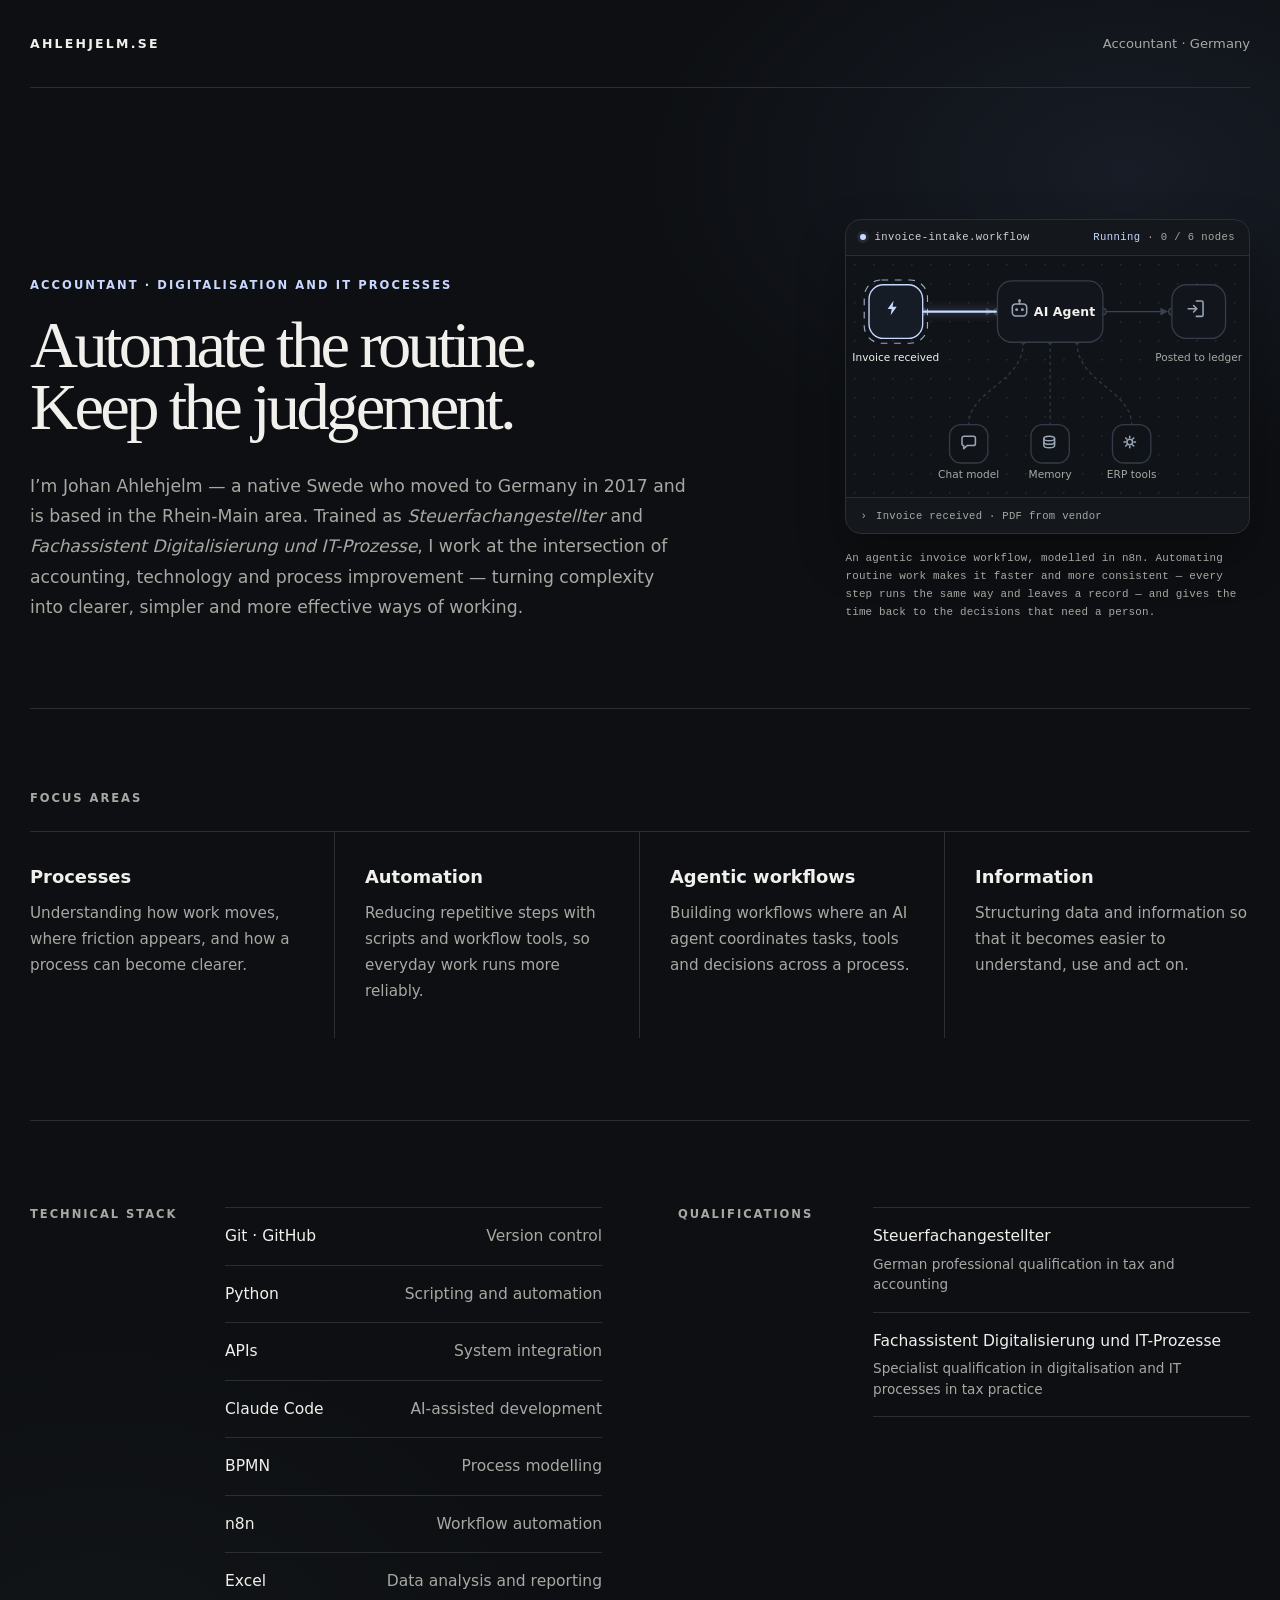
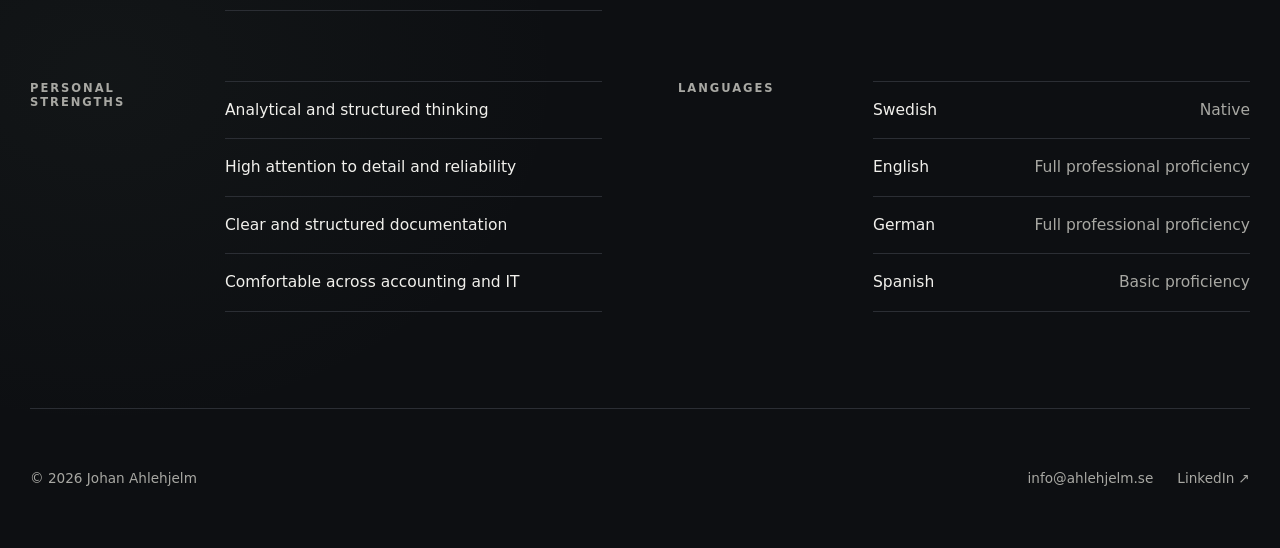
==== commit 29442149: "Update website version" ====
--- a/index.html
+++ b/index.html
@@ -3,7 +3,7 @@
 <head>
 <meta charset="utf-8">
 <meta name="viewport" content="width=device-width, initial-scale=1">
-<meta name="description" content="Johan Ahlehjelm — Swedish accountant working in Germany. Steuerfachangestellter and Fachassistent Digitalisierung und IT-Prozesse, focused on process improvement, automation and agentic workflows.">
+<meta name="description" content="Johan Ahlehjelm — native Swede, accountant in the Rhein-Main area since 2017. Steuerfachangestellter and Fachassistent Digitalisierung und IT-Prozesse, focused on process improvement, automation and agentic workflows.">
 <title>Johan Ahlehjelm — Accountant, digitalisation and IT processes</title>
 <link rel="canonical" href="https://ahlehjelm.se/">
 <link rel="icon" href="favicon.svg" type="image/svg+xml">
@@ -35,7 +35,7 @@
 header{height:88px;display:flex;align-items:center;justify-content:space-between;border-bottom:1px solid var(--line)}
 .wordmark{font-size:.78rem;font-weight:700;letter-spacing:.18em} header span{color:var(--muted);font-size:.82rem}
 .hero{min-height:620px;display:grid;grid-template-columns:1.3fr .7fr;gap:64px;align-items:end;padding:92px 0 86px}
-.kicker{margin:0 0 24px;max-width:640px;color:var(--accent);font-size:.72rem;font-weight:700;letter-spacing:.13em;line-height:1.7;text-transform:uppercase}
+.kicker{margin:0 0 22px;color:var(--accent);font-size:.72rem;font-weight:700;letter-spacing:.18em;text-transform:uppercase}
 h1 span{display:block}
 h1{margin:0;max-width:820px;font-family:Georgia,"Times New Roman",serif;font-size:clamp(2.9rem,5.2vw,5.2rem);font-weight:400;line-height:.92;letter-spacing:-.055em}
 .intro{max-width:660px;margin:34px 0 0;color:var(--muted);font-size:clamp(.98rem,1.35vw,1.08rem);line-height:1.75}
@@ -108,7 +108,7 @@
 .n-label{fill:var(--muted);font-size:11px;font-weight:500;letter-spacing:.005em;transition:fill .28s ease}
 .n-title{fill:var(--text);font-size:13px;font-weight:600;letter-spacing:.01em}
 .n-ring{fill:none;stroke:var(--accent);stroke-width:1.2;opacity:0;stroke-dasharray:7 7}
-.n-badge{opacity:0;transform-box:fill-box;transform-origin:center;transform:scale(.4)}
+.n-badge{opacity:0;transition:opacity .3s ease}
 .n-badge circle{fill:#16241e;stroke:var(--ok);stroke-width:1.3}
 .n-badge path{fill:none;stroke:var(--ok);stroke-width:1.7;stroke-linecap:round;stroke-linejoin:round}
 
@@ -120,14 +120,14 @@
 @keyframes ring{to{stroke-dashoffset:-28}}
 .n.is-done .n-box{stroke:rgba(124,196,164,.5)}
 .n.is-active.is-done .n-box{stroke:var(--accent)}
-.n.is-done .n-badge{opacity:1;transform:scale(1);transition:opacity .3s ease,transform .3s cubic-bezier(.34,1.56,.64,1)}
+.n.is-done .n-badge{opacity:1}
 
 /* ---------- page sections ---------- */
 .approach-inline{margin-top:0;display:grid;grid-template-columns:220px 1fr;gap:48px;align-items:start}
 .approach-inline p{margin:0;max-width:760px;color:var(--muted);font-family:Georgia,"Times New Roman",serif;font-size:clamp(1.3rem,2.2vw,1.95rem);line-height:1.4}
 .section{padding:82px 0;border-top:1px solid var(--line)}
 .label{color:var(--muted);font-size:.72rem;font-weight:700;letter-spacing:.17em;text-transform:uppercase}
-.focus-head{margin-top:74px}
+.focus-head{margin-top:0}
 .focus-head + .focus-grid{margin-top:26px}
 .focus-grid{margin-top:62px;display:grid;grid-template-columns:repeat(4,1fr);border-top:1px solid var(--line)}
 .focus{min-height:200px;padding:34px 30px;border-right:1px solid var(--line)}.focus:first-child{padding-left:0}.focus:last-child{border-right:0;padding-right:0}
@@ -178,7 +178,7 @@
   .n-ring{display:none}
   .flow,.flow.run{opacity:1;stroke-dashoffset:0;animation:none}
   .arrow{fill:var(--accent)}
-  .n.is-done .n-badge{transition:none}
+  .n-badge{transition:none}
 }
 </style>
 </head>
@@ -189,9 +189,9 @@
 <main>
 <section class="hero">
 <div>
-<p class="kicker" lang="de">Steuerfachangestellter · Fachassistent Digitalisierung und IT-Prozesse</p>
+<p class="kicker">Accountant · Digitalisation and IT processes</p>
 <h1><span>Automate the routine.</span> <span>Keep the judgement.</span></h1>
-<p class="intro">I’m Johan Ahlehjelm — a Swedish accountant living and working in Germany, at the intersection of accounting, technology and process improvement.</p>
+<p class="intro">I’m Johan Ahlehjelm — a native Swede who moved to Germany in 2017 and is based in the Rhein-Main area. Trained as <i lang="de">Steuerfachangestellter</i> and <i lang="de">Fachassistent Digitalisierung und IT-Prozesse</i>, I work at the intersection of accounting, technology and process improvement — turning complexity into clearer, simpler and more effective ways of working.</p>
 </div>
 
 <div class="signature">
@@ -318,16 +318,11 @@
 
     <div class="wf-log"><i>›</i><span id="wf-log-text">Waiting for trigger</span></div>
   </div>
-  <p class="wf-caption">An agentic invoice workflow, modelled in n8n — a trigger hands the document to an agent that reasons over it with a language model, calls the systems it needs, re-checks the result, and returns a proposal for approval.</p>
+  <p class="wf-caption">An agentic invoice workflow, modelled in n8n. Automating routine work makes it faster and more consistent — every step runs the same way and leaves a record — and gives the time back to the decisions that need a person.</p>
 </div>
 </section>
 
 <section class="section">
-<div class="approach-inline">
-  <h2 class="label">Approach</h2>
-  <p>Most failed automation is a bad process running faster. So the process comes first — mapped, agreed and documented — and only the genuinely repeatable parts get automated.</p>
-</div>
-
 <div class="approach-inline focus-head">
   <h2 class="label">Focus areas</h2>
 </div>
@@ -368,7 +363,7 @@
 <li>Analytical and structured thinking</li>
 <li>High attention to detail and reliability</li>
 <li>Clear and structured documentation</li>
-<li>Process analysis and optimisation</li>
+<li>Comfortable across accounting and IT</li>
 </ul>
 </div>
 
